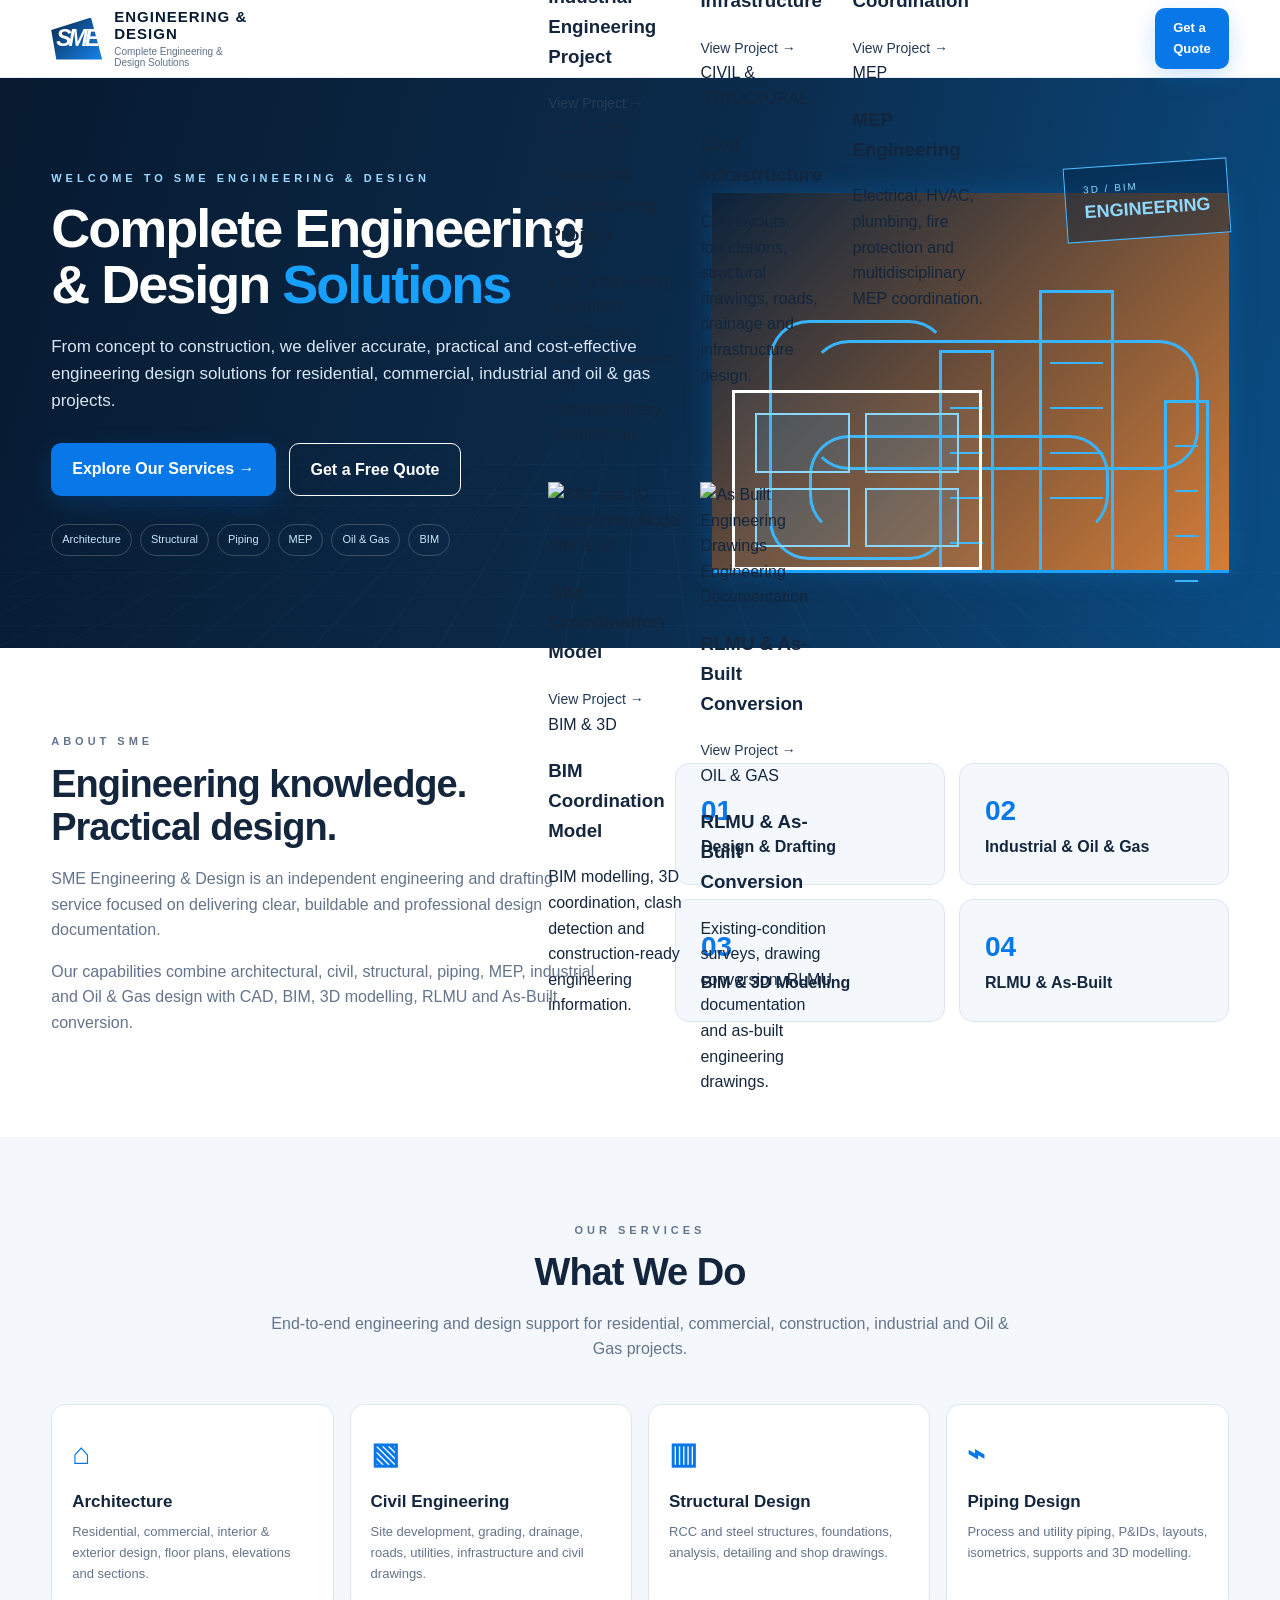
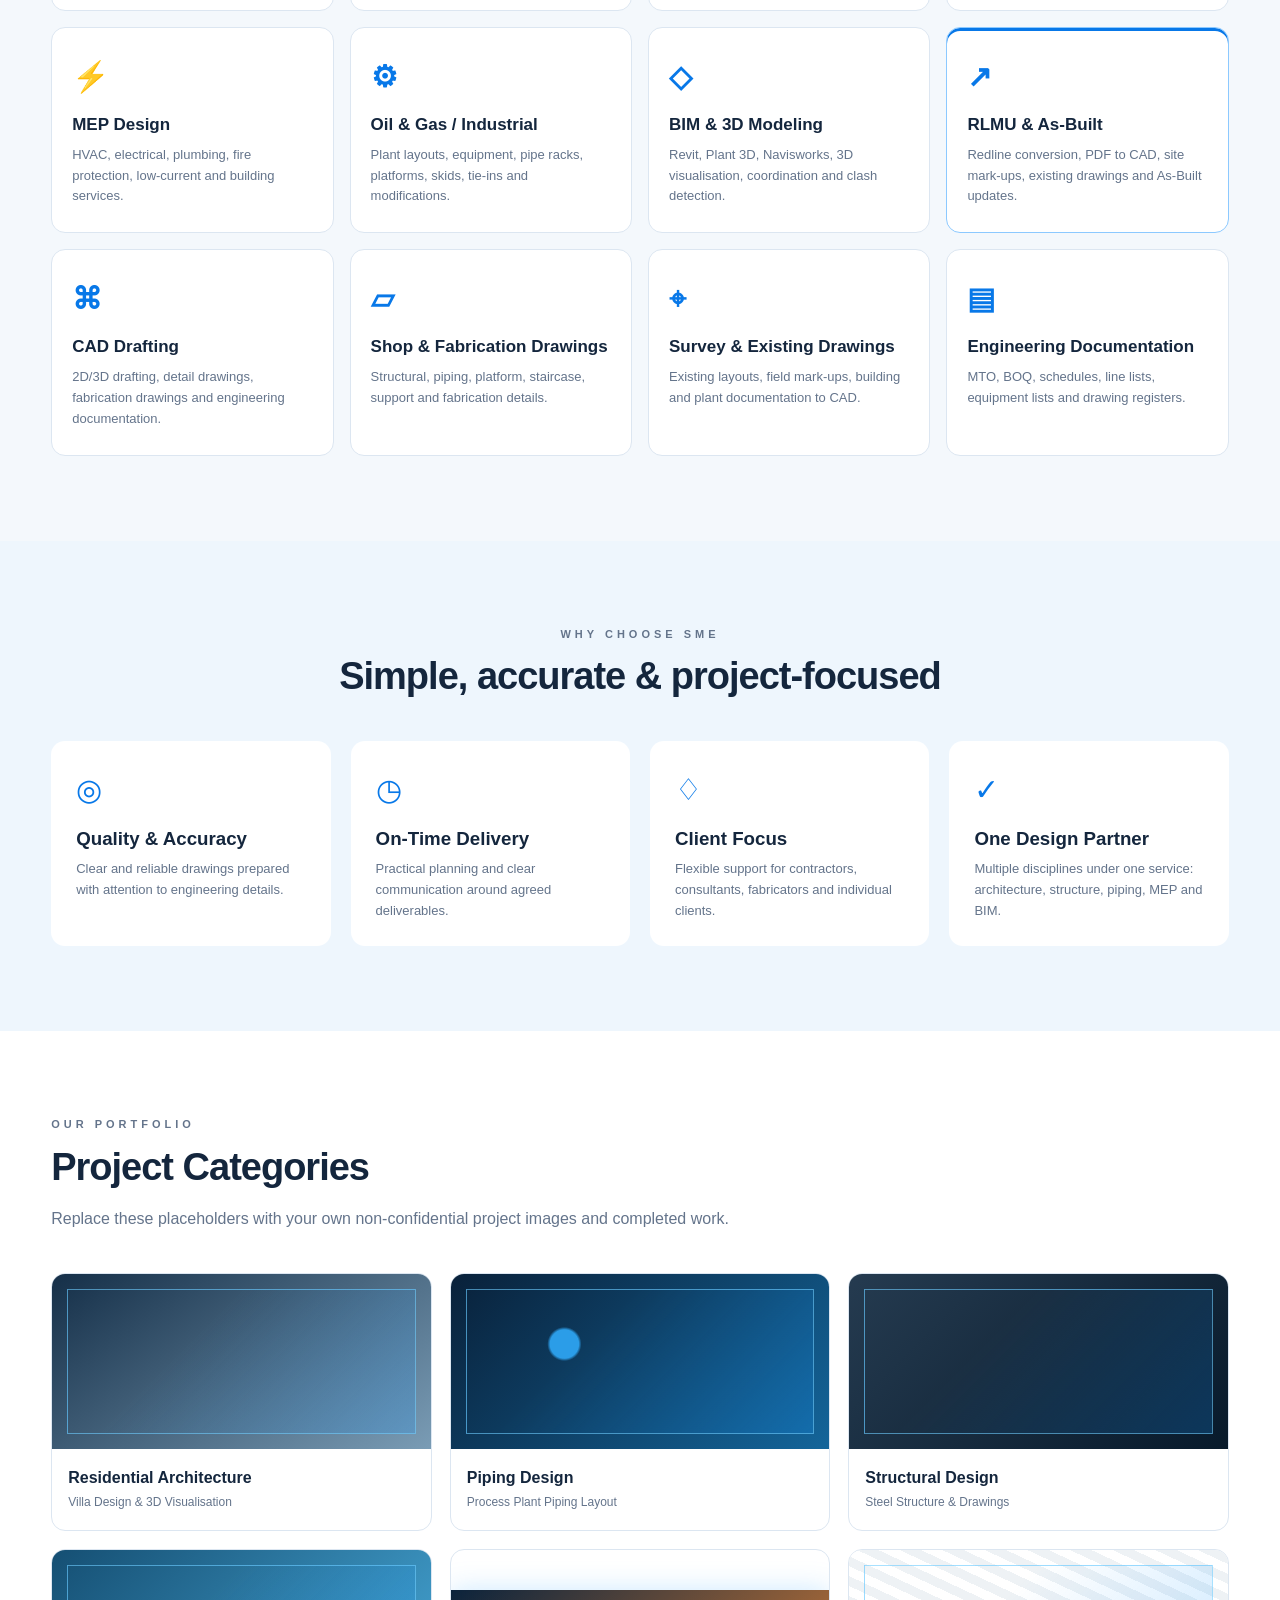
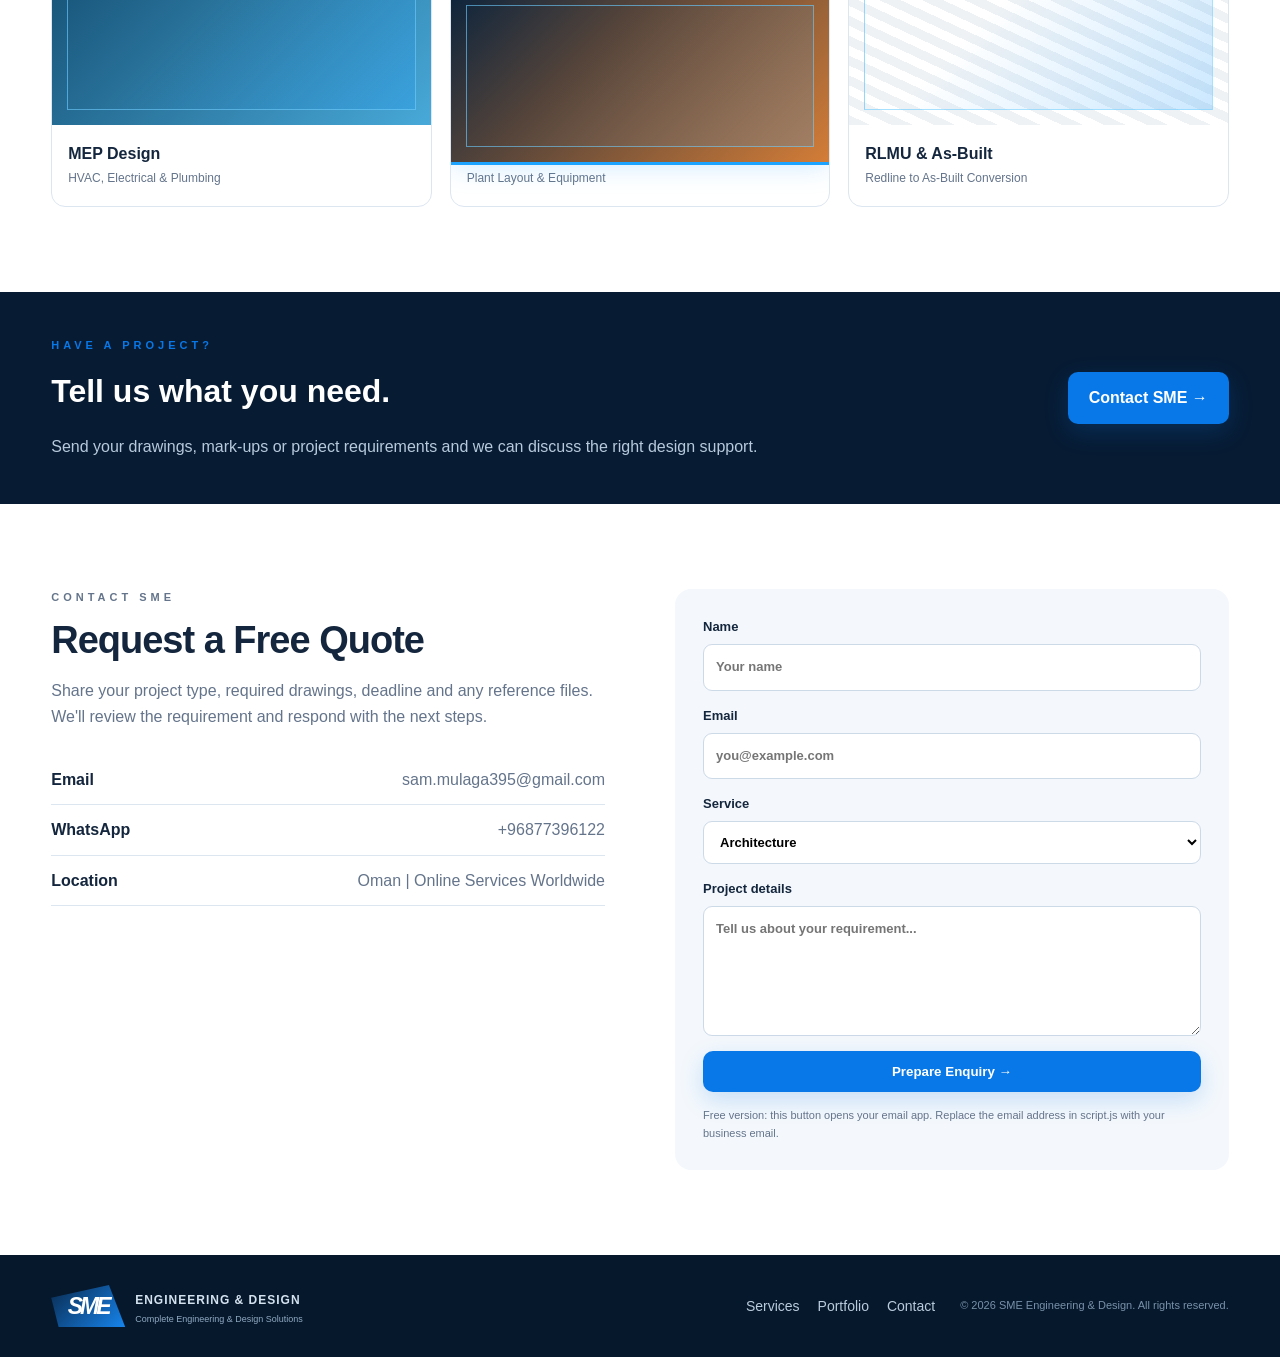
==== index.html @ 8173115f "Update index.html" ====
<!DOCTYPE html>
<html lang="en">
<head>
  <meta charset="UTF-8">
  <meta name="viewport" content="width=device-width, initial-scale=1.0">
  <meta name="description" content="SME Engineering & Design - Architecture, Civil, Structural, Piping, MEP, Oil & Gas, BIM, CAD, RLMU and As-Built services.">
  <title>SME Engineering & Design | Complete Engineering & Design Solutions</title>
  <link rel="stylesheet" href="style.css">
</head>
<body>
<header class="header">
  <div class="container nav">
    <a class="brand" href="#home" aria-label="SME Engineering & Design home">
      <span class="logo-mark"><span>SME</span></span>
      <span class="brand-text"><strong>ENGINEERING & DESIGN</strong><small>Complete Engineering & Design Solutions</small></span>
    </a>
    <button class="menu-btn" aria-label="Open menu">☰</button>
    <nav class="nav-links">
      <a class="active" href="#home">Home</a>
      <a href="#about">About</a>
      <a href="#services">Services</a>
      <a href="#portfolio">Portfolio</a>
<section id="portfolio" class="portfolio-section">
  <div class="portfolio-container">
    <div class="section-heading">
      <span class="section-tag">OUR WORK</span>
      <h2>Featured <span>Portfolio</span></h2>
      <p>
        Selected engineering, architectural and design solutions
        developed for residential, commercial and industrial projects.
      </p>
    </div>
    <!-- Portfolio Filters -->
    <div class="portfolio-filters">
      <button class="portfolio-filter active" data-filter="all">
        All
      </button>
      <button class="portfolio-filter" data-filter="residential">
        Residential
      </button>
      <button class="portfolio-filter" data-filter="commercial">
        Commercial
      </button>
      <button class="portfolio-filter" data-filter="oilgas">
        Oil & Gas
      </button>
      <button class="portfolio-filter" data-filter="civil">
        Civil & Structural
      </button>
      <button class="portfolio-filter" data-filter="mep">
        MEP
      </button>
      <button class="portfolio-filter" data-filter="bim">
        BIM & 3D
      </button>
    </div>
    <!-- Portfolio Grid -->
    <div class="portfolio-grid">
      <!-- PROJECT 01 -->
      <article class="portfolio-card" data-category="residential">
        <div class="portfolio-image">
          <img
            src="images/portfolio/residential-villa.jpg"
            alt="Modern Residential Villa Design"
          >
          <div class="portfolio-overlay">
            <span>Residential Architecture</span>
            <h3>Modern Residential Villa</h3>
            <a href="#" class="portfolio-view">
              View Project →
            </a>
          </div>
        </div>
        <div class="portfolio-info">
          <span>RESIDENTIAL</span>
          <h3>Modern Residential Villa</h3>
          <p>
            Architectural planning, elevations, 3D visualization
            and coordinated engineering design.
          </p>
        </div>
      </article>
      <!-- PROJECT 02 -->
      <article class="portfolio-card" data-category="residential">
        <div class="portfolio-image">
          <img
            src="images/portfolio/villa-3d.jpg"
            alt="Luxury Villa 3D Design"
          >
          <div class="portfolio-overlay">
            <span>Residential Architecture</span>
            <h3>Luxury Villa Concept</h3>
            <a href="#" class="portfolio-view">
              View Project →
            </a>
          </div>
        </div>

        <div class="portfolio-info">
          <span>RESIDENTIAL</span>
          <h3>Luxury Villa Concept</h3>
          <p>
            Contemporary villa planning with functional layouts,
            elevations and realistic 3D visualization.
          </p>
        </div>
      </article>
      <!-- PROJECT 03 -->
      <article class="portfolio-card" data-category="commercial">
        <div class="portfolio-image">
          <img
            src="images/portfolio/commercial-building.jpg"
            alt="Commercial Building Design"
          >
          <div class="portfolio-overlay">
            <span>Commercial Architecture</span>
            <h3>Commercial Building</h3>
            <a href="#" class="portfolio-view">
              View Project →
            </a>
          </div>
        </div>
        <div class="portfolio-info">
          <span>COMMERCIAL</span>
          <h3>Commercial Building</h3>
          <p>
            Space planning, architectural design, elevations and
            engineering coordination.
          </p>
        </div>
      </article>
      <!-- PROJECT 04 -->
      <article class="portfolio-card" data-category="oilgas">
        <div class="portfolio-image">
          <img
            src="images/portfolio/oil-gas.jpg"
            alt="Oil and Gas Engineering Project"
          >
          <div class="portfolio-overlay">
            <span>Oil & Gas Engineering</span>
            <h3>Industrial Engineering Project</h3>

            <a href="#" class="portfolio-view">
              View Project →
            </a>
          </div>
        </div>
        <div class="portfolio-info">
          <span>OIL & GAS</span>
          <h3>Industrial Engineering Project</h3>
          <p>
            EPC engineering, brownfield modifications, piping,
            equipment and multidisciplinary coordination.
          </p>
        </div>
      </article>
      <!-- PROJECT 05 -->
      <article class="portfolio-card" data-category="civil">
        <div class="portfolio-image">
          <img
            src="images/portfolio/civil-structural.jpg"
            alt="Civil and Structural Engineering"
          >
          <div class="portfolio-overlay">
            <span>Civil & Structural</span>
            <h3>Civil Infrastructure</h3>
            <a href="#" class="portfolio-view">
              View Project →
            </a>
          </div>
        </div>

        <div class="portfolio-info">
          <span>CIVIL & STRUCTURAL</span>
          <h3>Civil Infrastructure</h3>
          <p>
            Civil layouts, foundations, structural drawings,
            roads, drainage and infrastructure design.
          </p>
        </div>
      </article>
      <!-- PROJECT 06 -->
      <article class="portfolio-card" data-category="mep">
        <div class="portfolio-image">
          <img
            src="images/portfolio/mep.jpg"
            alt="MEP Engineering Design"
          >
          <div class="portfolio-overlay">
            <span>MEP Engineering</span>
            <h3>MEP Coordination</h3>
            <a href="#" class="portfolio-view">
              View Project →
            </a>
          </div>
        </div>
        <div class="portfolio-info">
          <span>MEP</span>
          <h3>MEP Engineering</h3>
          <p>
            Electrical, HVAC, plumbing, fire protection and
            multidisciplinary MEP coordination.
          </p>
        </div>
      </article>
      <!-- PROJECT 07 -->
      <article class="portfolio-card" data-category="bim">
        <div class="portfolio-image">
          <img
            src="images/portfolio/bim-model.jpg"
            alt="BIM and 3D Engineering Model"
          >
          <div class="portfolio-overlay">
            <span>BIM & 3D</span>
            <h3>BIM Coordination Model</h3>
            <a href="#" class="portfolio-view">
              View Project →
            </a>
          </div>
        </div>
        <div class="portfolio-info">
          <span>BIM & 3D</span>
          <h3>BIM Coordination Model</h3>
          <p>
            BIM modelling, 3D coordination, clash detection and
            construction-ready engineering information.
          </p>
        </div>
      </article>
      <!-- PROJECT 08 -->
      <article class="portfolio-card" data-category="oilgas">
        <div class="portfolio-image">
          <img
            src="images/portfolio/as-built.jpg"
            alt="As Built Engineering Drawings"
          >
          <div class="portfolio-overlay">
            <span>Engineering Documentation</span>
            <h3>RLMU & As-Built Conversion</h3>
            <a href="#" class="portfolio-view">
              View Project →
            </a>
          </div>
        </div>
        <div class="portfolio-info">
          <span>OIL & GAS</span>
          <h3>RLMU & As-Built Conversion</h3>
          <p>
            Existing-condition surveys, drawing conversion,
            RLMU documentation and as-built engineering drawings.
          </p>
        </div>
      </article>
    </div>
  </div>
</section>
      <a href="#why">Why Choose Us</a>
      <a href="#contact">Contact</a>
    </nav>
    <a class="btn btn-small" href="https://wa.me/96877396122">Get a Quote</a>
  </div>
</header>
<main>
<section id="home" class="hero">
  <div class="hero-grid"></div>
  <div class="container hero-content">
    <div class="hero-copy">
      <p class="eyebrow">WELCOME TO SME ENGINEERING & DESIGN</p>
      <h1>Complete Engineering <br>&amp; Design <span>Solutions</span></h1>
      <p class="lead">From concept to construction, we deliver accurate, practical and cost-effective engineering design solutions for residential, commercial, industrial and oil &amp; gas projects.</p>
      <div class="hero-actions">
        <a class="btn" href="#services">Explore Our Services →</a>
        <a class="btn btn-outline" href="https://wa.me/96877396122">Get a Free Quote</a>
      </div>
      <div class="hero-tags">
        <span>Architecture</span><span>Structural</span><span>Piping</span><span>MEP</span><span>Oil &amp; Gas</span><span>BIM</span>
      </div>
    </div>
    <div class="hero-visual" aria-hidden="true">
      <div class="plant">
        <div class="tower t1"></div><div class="tower t2"></div><div class="tower t3"></div>
        <div class="pipe p1"></div><div class="pipe p2"></div><div class="pipe p3"></div>
        <div class="building"><i></i><i></i><i></i><i></i></div>
      </div>
      <div class="blueprint"><span>3D / BIM</span><b>ENGINEERING</b></div>
    </div>
  </div>
</section>
<section id="about" class="section about">
  <div class="container split">
    <div>
      <p class="eyebrow">ABOUT SME</p>
      <h2>Engineering knowledge. Practical design.</h2>
      <p>SME Engineering &amp; Design is an independent engineering and drafting service focused on delivering clear, buildable and professional design documentation.</p>
      <p>Our capabilities combine architectural, civil, structural, piping, MEP, industrial and Oil &amp; Gas design with CAD, BIM, 3D modelling, RLMU and As-Built conversion.</p>
    </div>
    <div class="stats">
      <div><strong>01</strong><span>Design &amp; Drafting</span></div>
      <div><strong>02</strong><span>Industrial &amp; Oil &amp; Gas</span></div>
      <div><strong>03</strong><span>BIM &amp; 3D Modelling</span></div>
      <div><strong>04</strong><span>RLMU &amp; As-Built</span></div>
    </div>
  </div>
</section>
<section id="services" class="section services">
  <div class="container">
    <div class="section-head">
      <p class="eyebrow">OUR SERVICES</p>
      <h2>What We Do</h2>
      <p>End-to-end engineering and design support for residential, commercial, construction, industrial and Oil &amp; Gas projects.</p>
    </div>
    <div class="service-grid">
      <article class="card"><div class="icon">⌂</div><h3>Architecture</h3><p>Residential, commercial, interior &amp; exterior design, floor plans, elevations and sections.</p></article>
      <article class="card"><div class="icon">▧</div><h3>Civil Engineering</h3><p>Site development, grading, drainage, roads, utilities, infrastructure and civil drawings.</p></article>
      <article class="card"><div class="icon">▥</div><h3>Structural Design</h3><p>RCC and steel structures, foundations, analysis, detailing and shop drawings.</p></article>
      <article class="card"><div class="icon">⌁</div><h3>Piping Design</h3><p>Process and utility piping, P&amp;IDs, layouts, isometrics, supports and 3D modelling.</p></article>
      <article class="card"><div class="icon">⚡</div><h3>MEP Design</h3><p>HVAC, electrical, plumbing, fire protection, low-current and building services.</p></article>
      <article class="card"><div class="icon">⚙</div><h3>Oil &amp; Gas / Industrial</h3><p>Plant layouts, equipment, pipe racks, platforms, skids, tie-ins and modifications.</p></article>
      <article class="card"><div class="icon">◇</div><h3>BIM &amp; 3D Modeling</h3><p>Revit, Plant 3D, Navisworks, 3D visualisation, coordination and clash detection.</p></article>
      <article class="card featured"><div class="icon">↗</div><h3>RLMU &amp; As-Built</h3><p>Redline conversion, PDF to CAD, site mark-ups, existing drawings and As-Built updates.</p></article>
      <article class="card"><div class="icon">⌘</div><h3>CAD Drafting</h3><p>2D/3D drafting, detail drawings, fabrication drawings and engineering documentation.</p></article>
      <article class="card"><div class="icon">▱</div><h3>Shop &amp; Fabrication Drawings</h3><p>Structural, piping, platform, staircase, support and fabrication details.</p></article>
      <article class="card"><div class="icon">⌖</div><h3>Survey &amp; Existing Drawings</h3><p>Existing layouts, field mark-ups, building and plant documentation to CAD.</p></article>
      <article class="card"><div class="icon">▤</div><h3>Engineering Documentation</h3><p>MTO, BOQ, schedules, line lists, equipment lists and drawing registers.</p></article>
    </div>
  </div>
</section>
<section id="why" class="section why">
  <div class="container">
    <div class="section-head">
      <p class="eyebrow">WHY CHOOSE SME</p>
      <h2>Simple, accurate &amp; project-focused</h2>
    </div>
    <div class="why-grid">
      <div><span>◎</span><h3>Quality &amp; Accuracy</h3><p>Clear and reliable drawings prepared with attention to engineering details.</p></div>
      <div><span>◷</span><h3>On-Time Delivery</h3><p>Practical planning and clear communication around agreed deliverables.</p></div>
      <div><span>♢</span><h3>Client Focus</h3><p>Flexible support for contractors, consultants, fabricators and individual clients.</p></div>
      <div><span>✓</span><h3>One Design Partner</h3><p>Multiple disciplines under one service: architecture, structure, piping, MEP and BIM.</p></div>
    </div>
  </div>
</section>

<section id="portfolio" class="section portfolio">
  <div class="container">
    <div class="section-head left">
      <p class="eyebrow">OUR PORTFOLIO</p>
      <h2>Project Categories</h2>
      <p>Replace these placeholders with your own non-confidential project images and completed work.</p>
    </div>
    <div class="portfolio-grid">
      <div class="project"><div class="project-art villa"></div><h3>Residential Architecture</h3><p>Villa Design &amp; 3D Visualisation</p></div>
      <div class="project"><div class="project-art piping"></div><h3>Piping Design</h3><p>Process Plant Piping Layout</p></div>
      <div class="project"><div class="project-art steel"></div><h3>Structural Design</h3><p>Steel Structure &amp; Drawings</p></div>
      <div class="project"><div class="project-art mep"></div><h3>MEP Design</h3><p>HVAC, Electrical &amp; Plumbing</p></div>
      <div class="project"><div class="project-art plant"></div><h3>Oil &amp; Gas</h3><p>Plant Layout &amp; Equipment</p></div>
      <div class="project"><div class="project-art rlmu"></div><h3>RLMU &amp; As-Built</h3><p>Redline to As-Built Conversion</p></div>
    </div>
  </div>
</section>

<section class="cta">
  <div class="container cta-inner">
    <div><p class="eyebrow">HAVE A PROJECT?</p><h2>Tell us what you need.</h2><p>Send your drawings, mark-ups or project requirements and we can discuss the right design support.</p></div>
    <a class="btn" href="#contact">Contact SME →</a>
  </div>
</section>

<section id="contact" class="section contact">
  <div class="container contact-grid">
    <div>
      <p class="eyebrow">CONTACT SME</p>
      <h2>Request a Free Quote</h2>
      <p>Share your project type, required drawings, deadline and any reference files. We'll review the requirement and respond with the next steps.</p>
      <div class="contact-list">
        <div><b>Email</b><span>sam.mulaga395@gmail.com</span></div>
        <div><b>WhatsApp</b><span>+96877396122</span></div>
        <div><b>Location</b><span>Oman | Online Services Worldwide</span></div>
      </div>
    </div>
    <form class="quote-form" onsubmit="sendQuote(event)">
      <label>Name<input id="name" required placeholder="Your name"></label>
      <label>Email<input id="email" type="email" required placeholder="you@example.com"></label>
      <label>Service<select id="service"><option>Architecture</option><option>Civil / Structural</option><option>Piping / P&ID</option><option>MEP / Electrical</option><option>Oil & Gas / Industrial</option><option>BIM / 3D</option><option>RLMU / As-Built</option><option>CAD Drafting</option><option>Other</option></select></label>
      <label>Project details<textarea id="details" required rows="5" placeholder="Tell us about your requirement..."></textarea></label>
      <button class="btn" type="submit">Prepare Enquiry →</button>
      <small>Free version: this button opens your email app. Replace the email address in script.js with your business email.</small>
    </form>
  </div>
</section>
</main>

<footer class="footer">
  <div class="container footer-inner">
    <div class="footer-brand"><span class="logo-mark"><span>SME</span></span><div><b>ENGINEERING &amp; DESIGN</b><small>Complete Engineering &amp; Design Solutions</small></div></div>
    <div class="footer-links"><a href="#services">Services</a><a href="#portfolio">Portfolio</a><a href="#contact">Contact</a></div>
    <p>© <span id="year"></span> SME Engineering &amp; Design. All rights reserved.</p>
  </div>
</footer>
<script src="script.js"></script>
</body>
</html>
---- style.css ----
:root{
  --navy:#071b33;--navy2:#0d2b4c;--blue:#0878e8;--blue2:#18a0ff;--ink:#14263d;
  --muted:#64748b;--line:#dce6f1;--light:#f4f8fc;--white:#fff;
}
*{box-sizing:border-box}html{scroll-behavior:smooth}body{margin:0;font-family:Inter,Segoe UI,Arial,sans-serif;color:var(--ink);background:#fff;line-height:1.6}
.container{width:min(1180px,92%);margin:auto}.header{height:78px;background:#fff;border-bottom:1px solid #e7edf4;position:sticky;top:0;z-index:20}.nav{height:100%;display:flex;align-items:center;gap:28px}.brand{display:flex;align-items:center;gap:12px;text-decoration:none;color:var(--navy);margin-right:auto}.logo-mark{width:74px;height:42px;display:grid;place-items:center;position:relative;font-weight:900;font-size:23px;font-style:italic;letter-spacing:-3px;color:#fff;background:linear-gradient(135deg,#0a2a4e,#1684ec);clip-path:polygon(0 30%,78% 0,100% 100%,10% 100%)}.brand-text{display:flex;flex-direction:column;line-height:1.1}.brand-text strong{font-size:15px;letter-spacing:1px}.brand-text small{font-size:10px;color:#5f7187;margin-top:4px}.nav-links{display:flex;gap:22px}.nav-links a,.footer-links a{color:#243b55;text-decoration:none;font-size:14px}.nav-links a:hover,.nav-links .active{color:var(--blue)}.btn{display:inline-block;background:var(--blue);color:#fff;text-decoration:none;border:0;border-radius:10px;padding:13px 21px;font-weight:700;cursor:pointer;box-shadow:0 8px 24px rgba(8,120,232,.2)}.btn:hover{transform:translateY(-1px);background:#066dd4}.btn-small{padding:10px 18px;font-size:13px}.btn-outline{background:transparent;border:1px solid #fff;color:#fff;box-shadow:none}.menu-btn{display:none;border:0;background:none;font-size:26px}
.hero{position:relative;min-height:570px;overflow:hidden;background:linear-gradient(105deg,#071a30 0%,#0b2b4b 53%,#0a4d84 100%);color:#fff}.hero-grid{position:absolute;inset:0;opacity:.25;background-image:linear-gradient(rgba(45,165,255,.18) 1px,transparent 1px),linear-gradient(90deg,rgba(45,165,255,.18) 1px,transparent 1px);background-size:45px 45px;transform:perspective(500px) rotateX(55deg) scale(1.4);transform-origin:bottom}.hero-content{position:relative;min-height:570px;display:grid;grid-template-columns:1.1fr .9fr;align-items:center;gap:30px}.eyebrow{font-size:11px;letter-spacing:4px;font-weight:800;color:var(--blue);margin:0 0 12px}.hero .eyebrow{color:#9ed7ff}.hero h1{font-size:54px;line-height:1.05;margin:0 0 20px;letter-spacing:-2px}.hero h1 span{color:#18a0ff}.lead{font-size:17px;max-width:610px;color:#d8e7f4}.hero-actions{display:flex;gap:13px;margin:28px 0}.hero-tags{display:flex;gap:8px;flex-wrap:wrap}.hero-tags span{font-size:11px;padding:6px 10px;border:1px solid rgba(255,255,255,.2);border-radius:30px;color:#c8e6fb}.hero-visual{height:420px;position:relative}.plant{position:absolute;inset:40px 0 0 0;border-bottom:3px solid #1ca2ff;background:linear-gradient(180deg,transparent 0 60%,rgba(8,119,232,.08) 60%);filter:drop-shadow(0 0 14px rgba(20,150,255,.22))}.tower{position:absolute;bottom:0;border:3px solid #39b4ff;border-bottom:0}.t1{height:280px;width:75px;right:115px}.t2{height:220px;width:55px;right:235px}.t3{height:170px;width:45px;right:20px}.tower:before,.tower:after{content:"";position:absolute;left:8px;right:8px;height:2px;background:#39b4ff;top:25%;box-shadow:0 45px #39b4ff,0 90px #39b4ff,0 135px #39b4ff}.pipe{position:absolute;border:3px solid #39b4ff;border-radius:40px}.p1{width:390px;height:130px;right:30px;bottom:100px;border-left-color:transparent}.p2{width:300px;height:100px;right:120px;bottom:35px;border-bottom-color:transparent}.p3{width:180px;height:240px;right:280px;bottom:10px;border-right-color:transparent}.building{position:absolute;bottom:0;left:20px;width:250px;height:180px;border:3px solid #fff;background:rgba(255,255,255,.05);padding:20px;display:grid;grid-template-columns:repeat(2,1fr);gap:15px}.building i{border:2px solid #8bd7ff;background:rgba(24,160,255,.12)}.blueprint{position:absolute;right:0;top:10px;border:1px solid #4db9ff;color:#8fd8ff;padding:14px 18px;transform:rotate(-4deg);background:rgba(0,30,60,.4)}.blueprint span{display:block;font-size:10px;letter-spacing:2px}.blueprint b{font-size:18px}
.section{padding:85px 0}.about{background:#fff}.split{display:grid;grid-template-columns:1fr 1fr;gap:70px;align-items:center}.section h2{font-size:38px;line-height:1.15;margin:0 0 15px;letter-spacing:-1px}.section p{color:var(--muted)}.stats{display:grid;grid-template-columns:1fr 1fr;gap:14px}.stats div{border:1px solid var(--line);padding:25px;border-radius:14px;background:var(--light)}.stats strong{display:block;font-size:28px;color:var(--blue)}.stats span{font-weight:700}.services{background:var(--light)}.section-head{text-align:center;max-width:760px;margin:0 auto 42px}.section-head.left{text-align:left;margin-left:0}.service-grid{display:grid;grid-template-columns:repeat(4,1fr);gap:16px}.card{background:#fff;border:1px solid var(--line);padding:25px 20px;border-radius:14px;transition:.2s}.card:hover{transform:translateY(-4px);box-shadow:0 15px 35px rgba(7,27,51,.08)}.card.featured{border-color:#8cc9ff;box-shadow:inset 0 3px var(--blue)}.icon{font-size:30px;color:var(--blue);font-weight:800;margin-bottom:10px}.card h3{margin:0 0 7px;font-size:17px}.card p{font-size:13px;margin:0}.why{background:#eef6fd}.why-grid{display:grid;grid-template-columns:repeat(4,1fr);gap:20px}.why-grid div{background:#fff;padding:25px;border-radius:14px}.why-grid span{font-size:30px;color:var(--blue)}.why-grid h3{margin:10px 0 5px}.why-grid p{font-size:13px;margin:0}.portfolio-grid{display:grid;grid-template-columns:repeat(3,1fr);gap:18px}.project{border:1px solid var(--line);border-radius:14px;overflow:hidden;background:#fff}.project-art{height:175px;position:relative;overflow:hidden;background:#0a2844}.project-art:after{content:"";position:absolute;inset:15px;border:1px solid rgba(110,205,255,.6);background:linear-gradient(135deg,transparent 35%,rgba(20,150,255,.22));}.villa{background:linear-gradient(145deg,#152f48,#7a9cb5)}.piping{background:radial-gradient(circle at 30% 40%,#2b9de8 0 5%,transparent 6%),linear-gradient(135deg,#09213a,#14659a)}.steel{background:linear-gradient(135deg,#253b50,#081a2b)}.mep{background:linear-gradient(135deg,#154f73,#48a9d8)}.plant{background:linear-gradient(135deg,#0b233c,#d47d37)}.rlmu{background:repeating-linear-gradient(25deg,#eef2f5 0 9px,#fff 9px 18px)}.project h3{margin:16px 16px 2px;font-size:16px}.project p{margin:0 16px 18px;font-size:12px;color:var(--muted)}.cta{background:var(--navy);color:#fff;padding:45px 0}.cta-inner{display:flex;align-items:center;justify-content:space-between;gap:30px}.cta h2{margin:0;font-size:32px}.cta p:not(.eyebrow){color:#b7cadc;margin-bottom:0}.contact{background:#fff}.contact-grid{display:grid;grid-template-columns:1fr 1fr;gap:70px}.contact-list{margin-top:25px}.contact-list div{padding:12px 0;border-bottom:1px solid var(--line);display:flex;justify-content:space-between;gap:20px}.contact-list span{color:var(--muted)}.quote-form{display:grid;gap:15px;background:var(--light);padding:28px;border-radius:16px}.quote-form label{font-size:13px;font-weight:700}.quote-form input,.quote-form select,.quote-form textarea{display:block;width:100%;margin-top:6px;border:1px solid #ccd9e7;border-radius:9px;padding:12px;font:inherit;background:#fff}.quote-form small{font-size:11px;color:var(--muted)}.footer{background:#06182c;color:#d4e2ef;padding:30px 0}.footer-inner{display:flex;align-items:center;gap:25px}.footer-brand{display:flex;align-items:center;gap:10px;margin-right:auto}.footer-brand b{font-size:12px;letter-spacing:1px}.footer-brand small{display:block;font-size:9px;color:#91abc2}.footer-links{display:flex;gap:18px}.footer-links a{color:#b9cbdc}.footer p{font-size:11px;color:#7891a8;margin:0}
@media(max-width:1000px){.nav-links{display:none}.menu-btn{display:block}.nav .btn-small{display:none}.hero-content{grid-template-columns:1fr}.hero-visual{display:none}.service-grid{grid-template-columns:repeat(3,1fr)}.why-grid{grid-template-columns:repeat(2,1fr)}}
@media(max-width:700px){.brand-text{display:none}.hero h1{font-size:40px}.section{padding:60px 0}.split,.contact-grid{grid-template-columns:1fr;gap:35px}.service-grid,.portfolio-grid{grid-template-columns:1fr 1fr}.cta-inner{display:block}.cta .btn{margin-top:20px}.footer-inner{display:block}.footer-links{margin:20px 0}.stats{grid-template-columns:1fr 1fr}}
@media(max-width:480px){.service-grid,.portfolio-grid,.why-grid{grid-template-columns:1fr}.hero-actions{flex-direction:column}.hero-actions .btn{text-align:center}.contact-list div{display:block}.contact-list span{display:block;margin-top:3px}}

@media(max-width:1000px){
  .nav-links.mobile-open{
    display:flex;position:absolute;top:78px;left:0;right:0;background:#fff;
    padding:18px 5%;flex-direction:column;gap:14px;border-bottom:1px solid var(--line);
    box-shadow:0 12px 25px rgba(0,0,0,.08)
  }
}
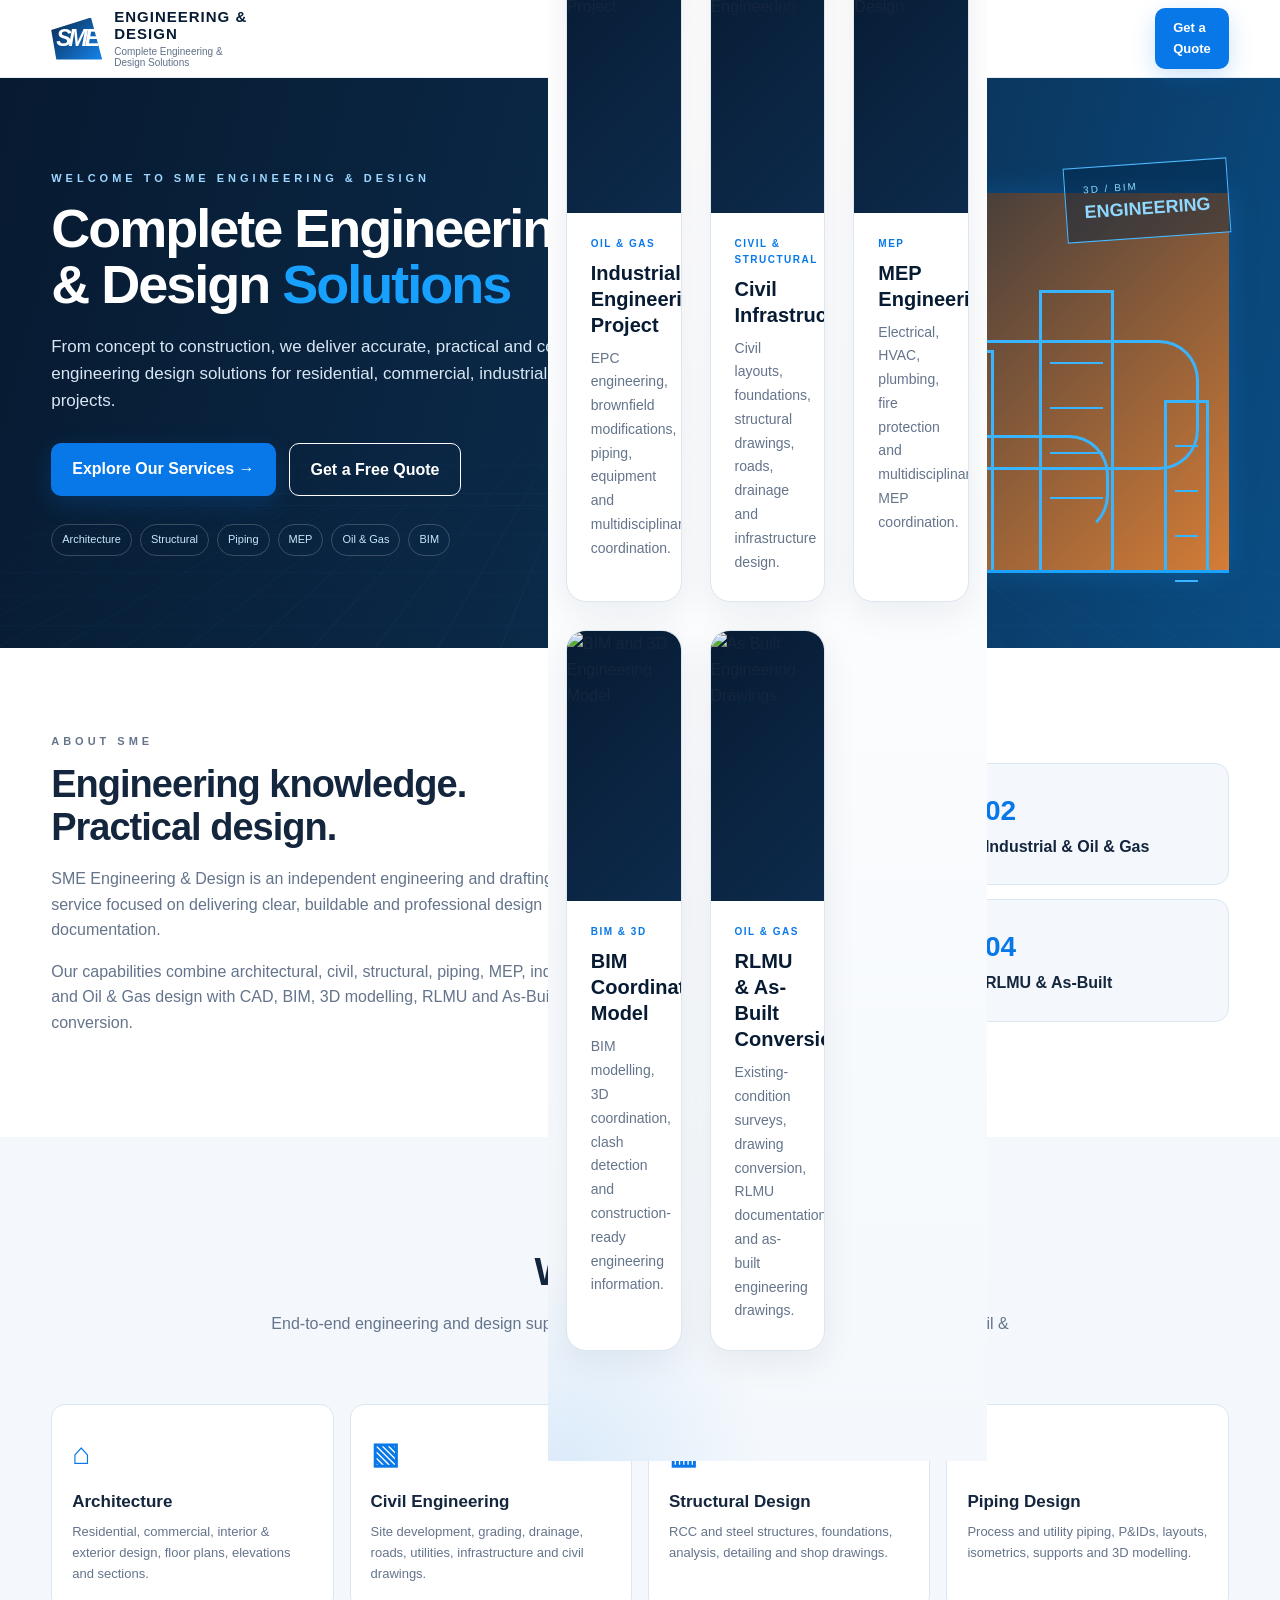
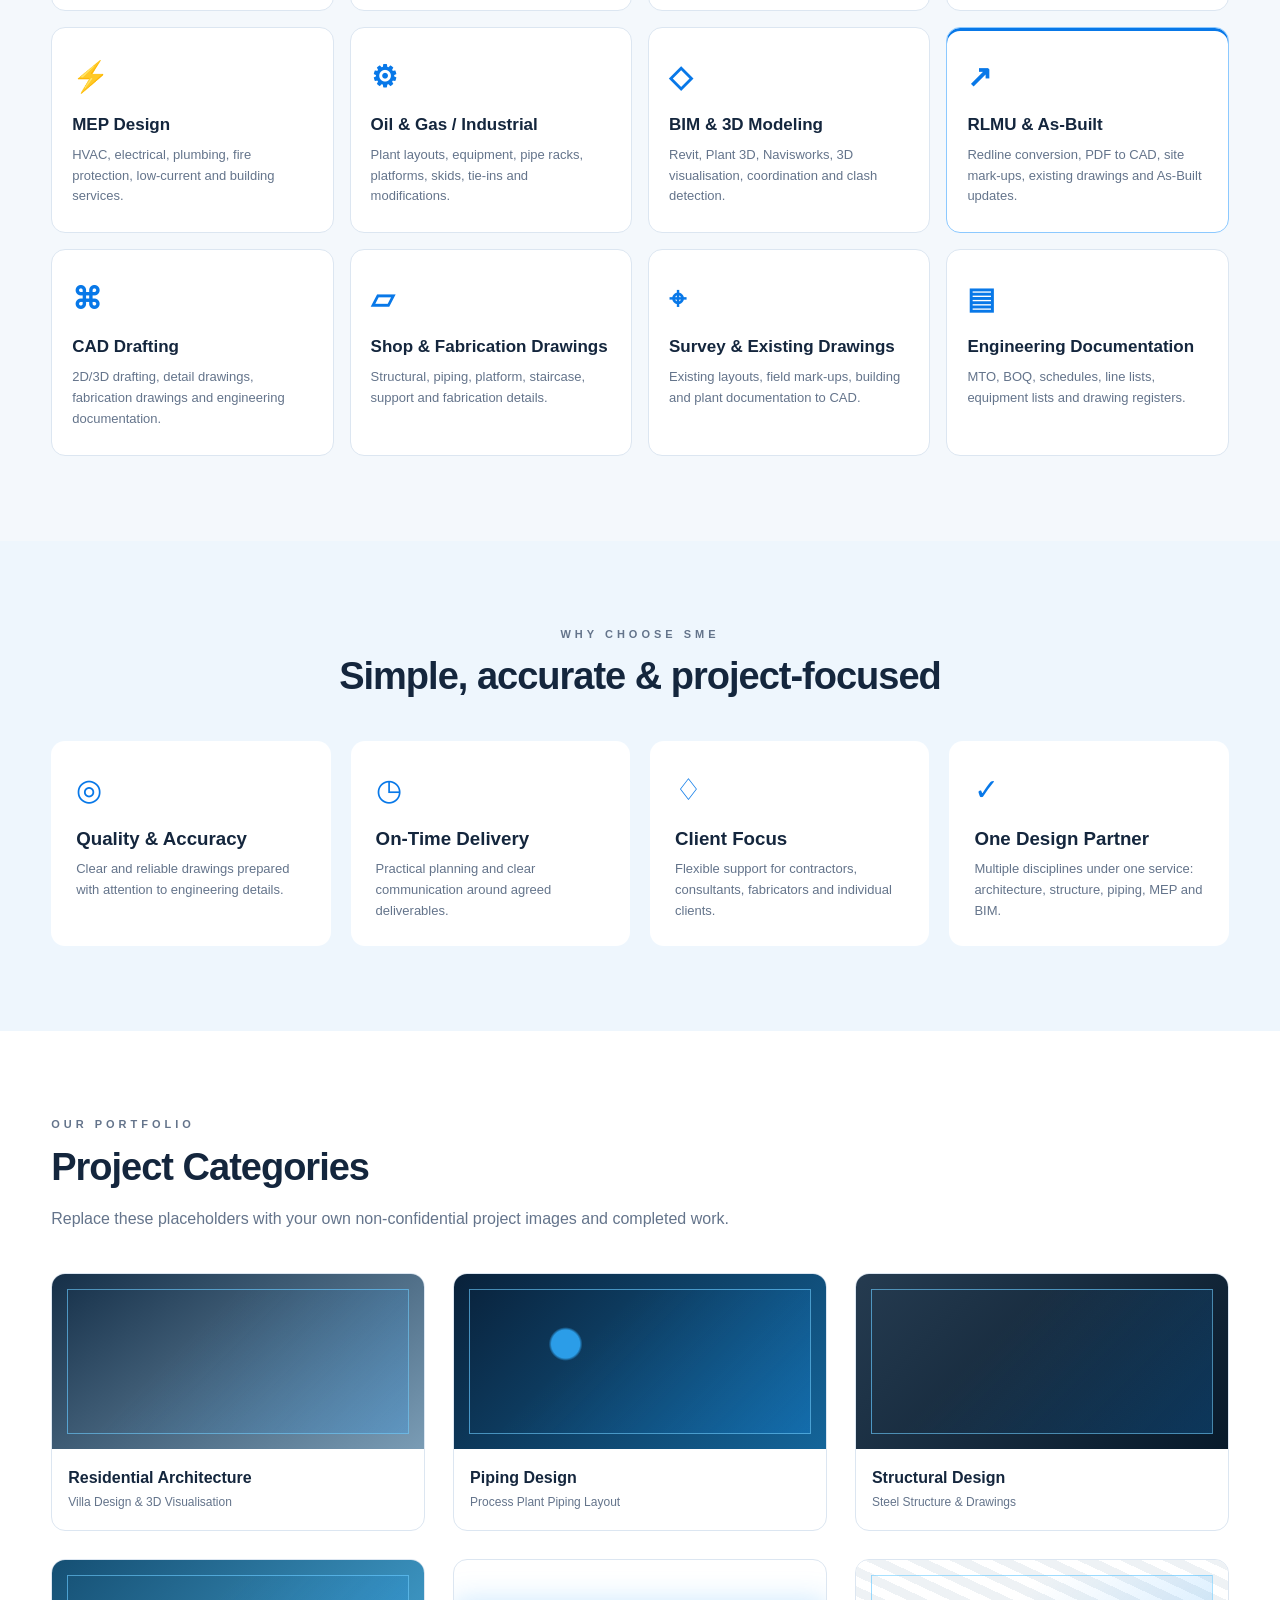
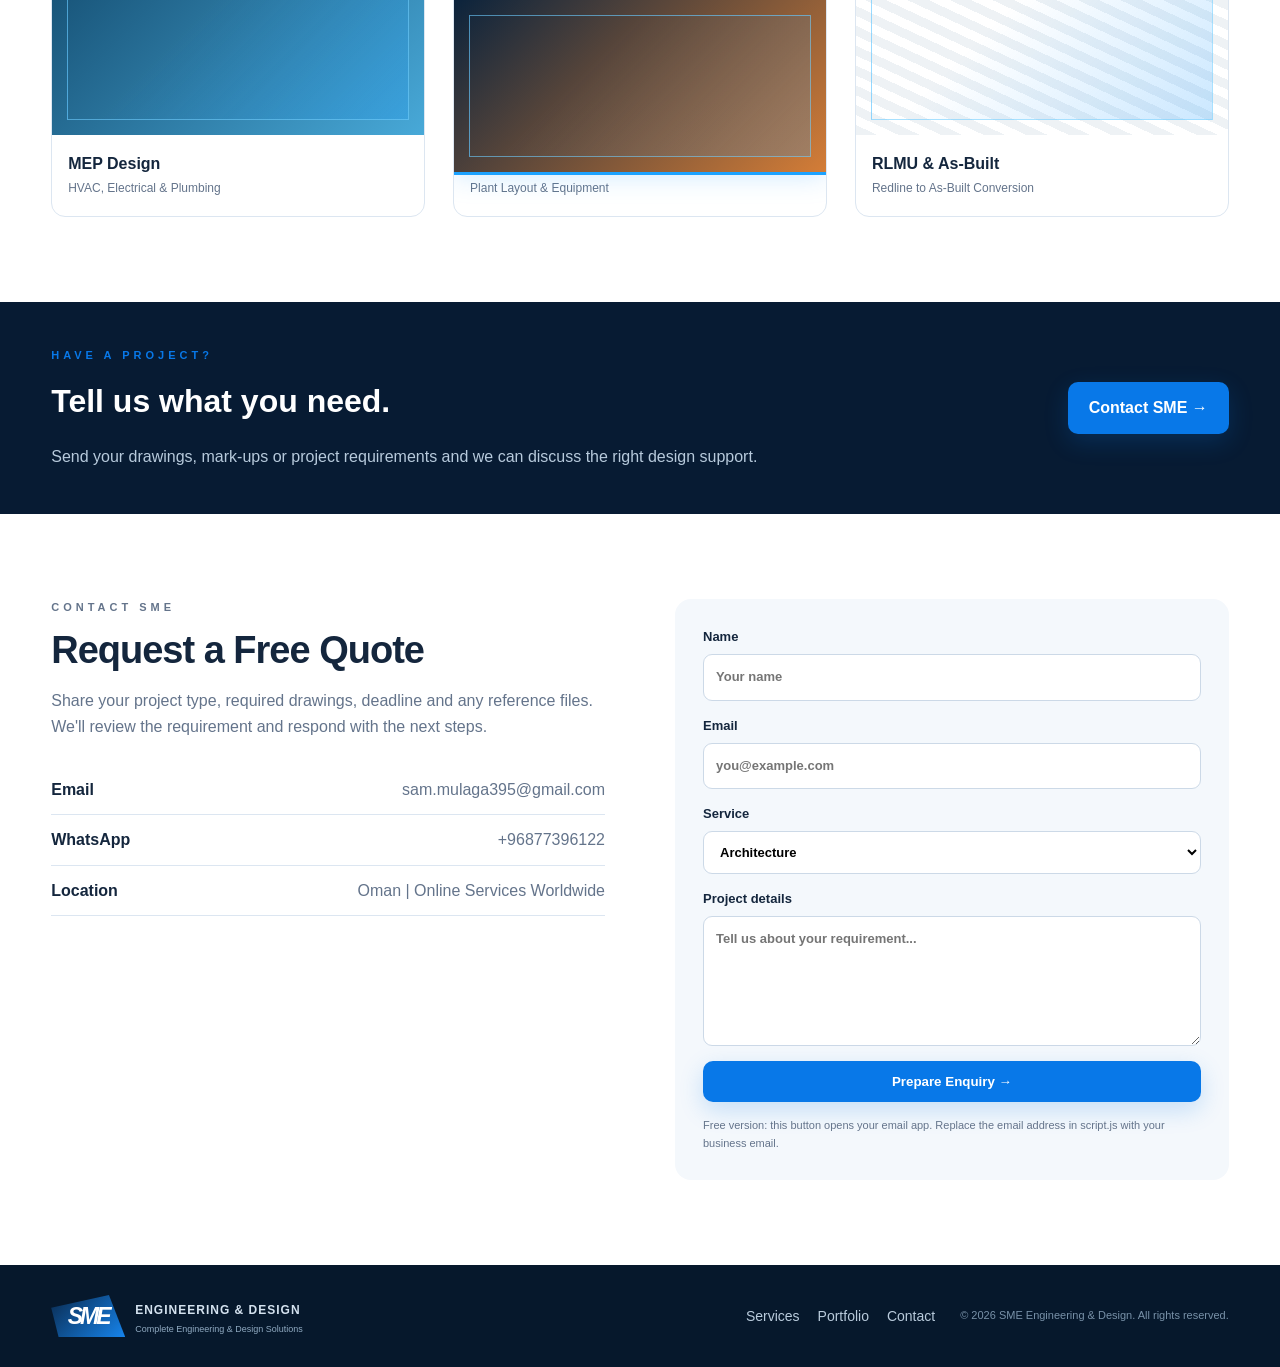
==== commit 286b9c12: "Implement portfolio filter functionality Added JavaScript for portfolio filtering functionality." ====
--- a/index.html
+++ b/index.html
@@ -7,6 +7,33 @@
   <title>SME Engineering & Design | Complete Engineering & Design Solutions</title>
   <link rel="stylesheet" href="style.css">
 </head>
+  <script>
+document.addEventListener("DOMContentLoaded", function () {
+  const filters = document.querySelectorAll(".portfolio-filter");
+  const cards = document.querySelectorAll(".portfolio-card");
+  filters.forEach(function (filter) {
+    filter.addEventListener("click", function () {
+      const category = this.getAttribute("data-filter");
+      filters.forEach(function (button) {
+        button.classList.remove("active");
+      });
+      this.classList.add("active");
+      cards.forEach(function (card) {
+        const cardCategory = card.getAttribute("data-category");
+        if (category === "all" || cardCategory === category) {
+          card.classList.remove("portfolio-hidden");
+          card.classList.remove("portfolio-show");
+          void card.offsetWidth;
+          card.classList.add("portfolio-show");
+        } else {
+          card.classList.add("portfolio-hidden");
+          card.classList.remove("portfolio-show");
+        }
+      });
+    });
+  });
+});
+</script>
 <body>
 <header class="header">
   <div class="container nav">
--- a/style.css
+++ b/style.css
@@ -17,3 +17,393 @@
     box-shadow:0 12px 25px rgba(0,0,0,.08)
   }
 }
+/* =====================================================
+   SME ENGINEERING & DESIGN
+   PREMIUM 3D BLUE PORTFOLIO
+===================================================== */
+
+.portfolio-section {
+  position: relative;
+  padding: 110px 0;
+  background:
+    linear-gradient(
+      180deg,
+      #f4f8fc 0%,
+      #ffffff 50%,
+      #f4f8fc 100%
+    );
+  overflow: hidden;
+}
+
+
+/* Decorative background */
+
+.portfolio-section::before {
+  content: "";
+  position: absolute;
+  width: 500px;
+  height: 500px;
+  top: -220px;
+  right: -180px;
+  background: radial-gradient(
+    circle,
+    rgba(24,160,255,0.13),
+    transparent 70%
+  );
+  pointer-events: none;
+}
+
+.portfolio-section::after {
+  content: "";
+  position: absolute;
+  width: 400px;
+  height: 400px;
+  bottom: -200px;
+  left: -180px;
+  background: radial-gradient(
+    circle,
+    rgba(8,120,232,0.10),
+    transparent 70%
+  );
+  pointer-events: none;
+}
+
+
+/* Container */
+
+.portfolio-container {
+  position: relative;
+  z-index: 2;
+  width: min(1180px, 92%);
+  margin: auto;
+}
+
+
+/* Heading */
+
+.section-heading {
+  max-width: 760px;
+  margin: 0 auto 50px;
+  text-align: center;
+}
+
+.section-tag {
+  display: inline-block;
+  margin-bottom: 12px;
+  padding: 7px 16px;
+  border-radius: 30px;
+  background: rgba(8,120,232,0.09);
+  color: #0878e8;
+  font-size: 12px;
+  font-weight: 800;
+  letter-spacing: 2px;
+}
+
+.section-heading h2 {
+  margin: 0 0 15px;
+  color: #071b33;
+  font-size: clamp(34px, 5vw, 52px);
+  line-height: 1.1;
+  font-weight: 800;
+}
+
+.section-heading h2 span {
+  color: #0878e8;
+}
+
+.section-heading p {
+  margin: 0 auto;
+  max-width: 680px;
+  color: #64748b;
+  font-size: 16px;
+  line-height: 1.8;
+}
+
+
+/* =====================================================
+   FILTER BUTTONS
+===================================================== */
+
+.portfolio-filters {
+  display: flex;
+  justify-content: center;
+  align-items: center;
+  flex-wrap: wrap;
+  gap: 10px;
+  margin-bottom: 45px;
+}
+
+.portfolio-filter {
+  border: 1px solid #dce6f1;
+  background: #ffffff;
+  color: #14263d;
+  padding: 11px 20px;
+  border-radius: 30px;
+  font-family: inherit;
+  font-size: 13px;
+  font-weight: 700;
+  cursor: pointer;
+  transition: all 0.3s ease;
+}
+
+.portfolio-filter:hover {
+  border-color: #0878e8;
+  color: #0878e8;
+  transform: translateY(-2px);
+}
+
+.portfolio-filter.active {
+  color: #ffffff;
+  border-color: #0878e8;
+  background: linear-gradient(
+    135deg,
+    #0878e8,
+    #18a0ff
+  );
+  box-shadow:
+    0 8px 22px rgba(8,120,232,0.25);
+}
+
+
+/* =====================================================
+   PORTFOLIO GRID
+===================================================== */
+
+.portfolio-grid {
+  display: grid;
+  grid-template-columns: repeat(3, 1fr);
+  gap: 28px;
+}
+
+
+/* =====================================================
+   PORTFOLIO CARD
+===================================================== */
+
+.portfolio-card {
+  position: relative;
+  background: #ffffff;
+  border: 1px solid #dce6f1;
+  border-radius: 20px;
+  overflow: hidden;
+  box-shadow:
+    0 10px 35px rgba(7,27,51,0.07);
+  transition:
+    transform 0.4s ease,
+    box-shadow 0.4s ease,
+    border-color 0.4s ease;
+}
+
+.portfolio-card:hover {
+  transform: translateY(-10px);
+  border-color: rgba(8,120,232,0.35);
+  box-shadow:
+    0 25px 55px rgba(7,27,51,0.15);
+}
+
+
+/* =====================================================
+   PORTFOLIO IMAGE
+===================================================== */
+
+.portfolio-image {
+  position: relative;
+  height: 270px;
+  overflow: hidden;
+  background:
+    linear-gradient(
+      135deg,
+      #071b33,
+      #0d2b4c
+    );
+}
+
+.portfolio-image img {
+  width: 100%;
+  height: 100%;
+  object-fit: cover;
+  display: block;
+  transition:
+    transform 0.7s ease,
+    filter 0.5s ease;
+}
+
+.portfolio-card:hover .portfolio-image img {
+  transform: scale(1.08);
+  filter: brightness(0.72);
+}
+
+
+/* =====================================================
+   IMAGE OVERLAY
+===================================================== */
+
+.portfolio-overlay {
+  position: absolute;
+  inset: 0;
+  display: flex;
+  flex-direction: column;
+  justify-content: flex-end;
+  padding: 28px;
+  opacity: 0;
+  background:
+    linear-gradient(
+      180deg,
+      rgba(7,27,51,0.05) 20%,
+      rgba(7,27,51,0.92) 100%
+    );
+  transform: translateY(10px);
+  transition:
+    opacity 0.4s ease,
+    transform 0.4s ease;
+}
+
+.portfolio-card:hover .portfolio-overlay {
+  opacity: 1;
+  transform: translateY(0);
+}
+
+.portfolio-overlay span {
+  margin-bottom: 7px;
+  color: #18a0ff;
+  font-size: 11px;
+  font-weight: 800;
+  letter-spacing: 1.5px;
+}
+
+.portfolio-overlay h3 {
+  margin: 0 0 16px;
+  color: #ffffff;
+  font-size: 22px;
+  line-height: 1.2;
+}
+
+.portfolio-view {
+  display: inline-flex;
+  width: fit-content;
+  align-items: center;
+  color: #ffffff;
+  text-decoration: none;
+  font-size: 13px;
+  font-weight: 700;
+  border-bottom: 1px solid rgba(255,255,255,0.5);
+  padding-bottom: 4px;
+  transition: all 0.3s ease;
+}
+
+.portfolio-view:hover {
+  color: #18a0ff;
+  border-color: #18a0ff;
+}
+
+
+/* =====================================================
+   PORTFOLIO INFORMATION
+===================================================== */
+
+.portfolio-info {
+  padding: 23px 24px 27px;
+}
+
+.portfolio-info > span {
+  display: block;
+  margin-bottom: 8px;
+  color: #0878e8;
+  font-size: 10px;
+  font-weight: 800;
+  letter-spacing: 1.5px;
+}
+
+.portfolio-info h3 {
+  margin: 0 0 9px;
+  color: #071b33;
+  font-size: 20px;
+  line-height: 1.3;
+}
+
+.portfolio-info p {
+  margin: 0;
+  color: #64748b;
+  font-size: 14px;
+  line-height: 1.7;
+}
+
+
+/* =====================================================
+   FILTER ANIMATION
+===================================================== */
+
+.portfolio-card.portfolio-hidden {
+  display: none;
+}
+
+.portfolio-card.portfolio-show {
+  animation: portfolioShow 0.45s ease both;
+}
+
+@keyframes portfolioShow {
+  from {
+    opacity: 0;
+    transform: translateY(15px);
+  }
+
+  to {
+    opacity: 1;
+    transform: translateY(0);
+  }
+}
+
+
+/* =====================================================
+   TABLET
+===================================================== */
+
+@media (max-width: 950px) {
+
+  .portfolio-grid {
+    grid-template-columns: repeat(2, 1fr);
+  }
+
+}
+
+
+/* =====================================================
+   MOBILE
+===================================================== */
+
+@media (max-width: 650px) {
+
+  .portfolio-section {
+    padding: 80px 0;
+  }
+
+  .section-heading {
+    margin-bottom: 35px;
+  }
+
+  .section-heading h2 {
+    font-size: 34px;
+  }
+
+  .portfolio-filters {
+    justify-content: flex-start;
+    overflow-x: auto;
+    flex-wrap: nowrap;
+    padding-bottom: 8px;
+  }
+
+  .portfolio-filter {
+    white-space: nowrap;
+    flex-shrink: 0;
+  }
+
+  .portfolio-grid {
+    grid-template-columns: 1fr;
+    gap: 22px;
+  }
+
+  .portfolio-image {
+    height: 250px;
+  }
+
+}
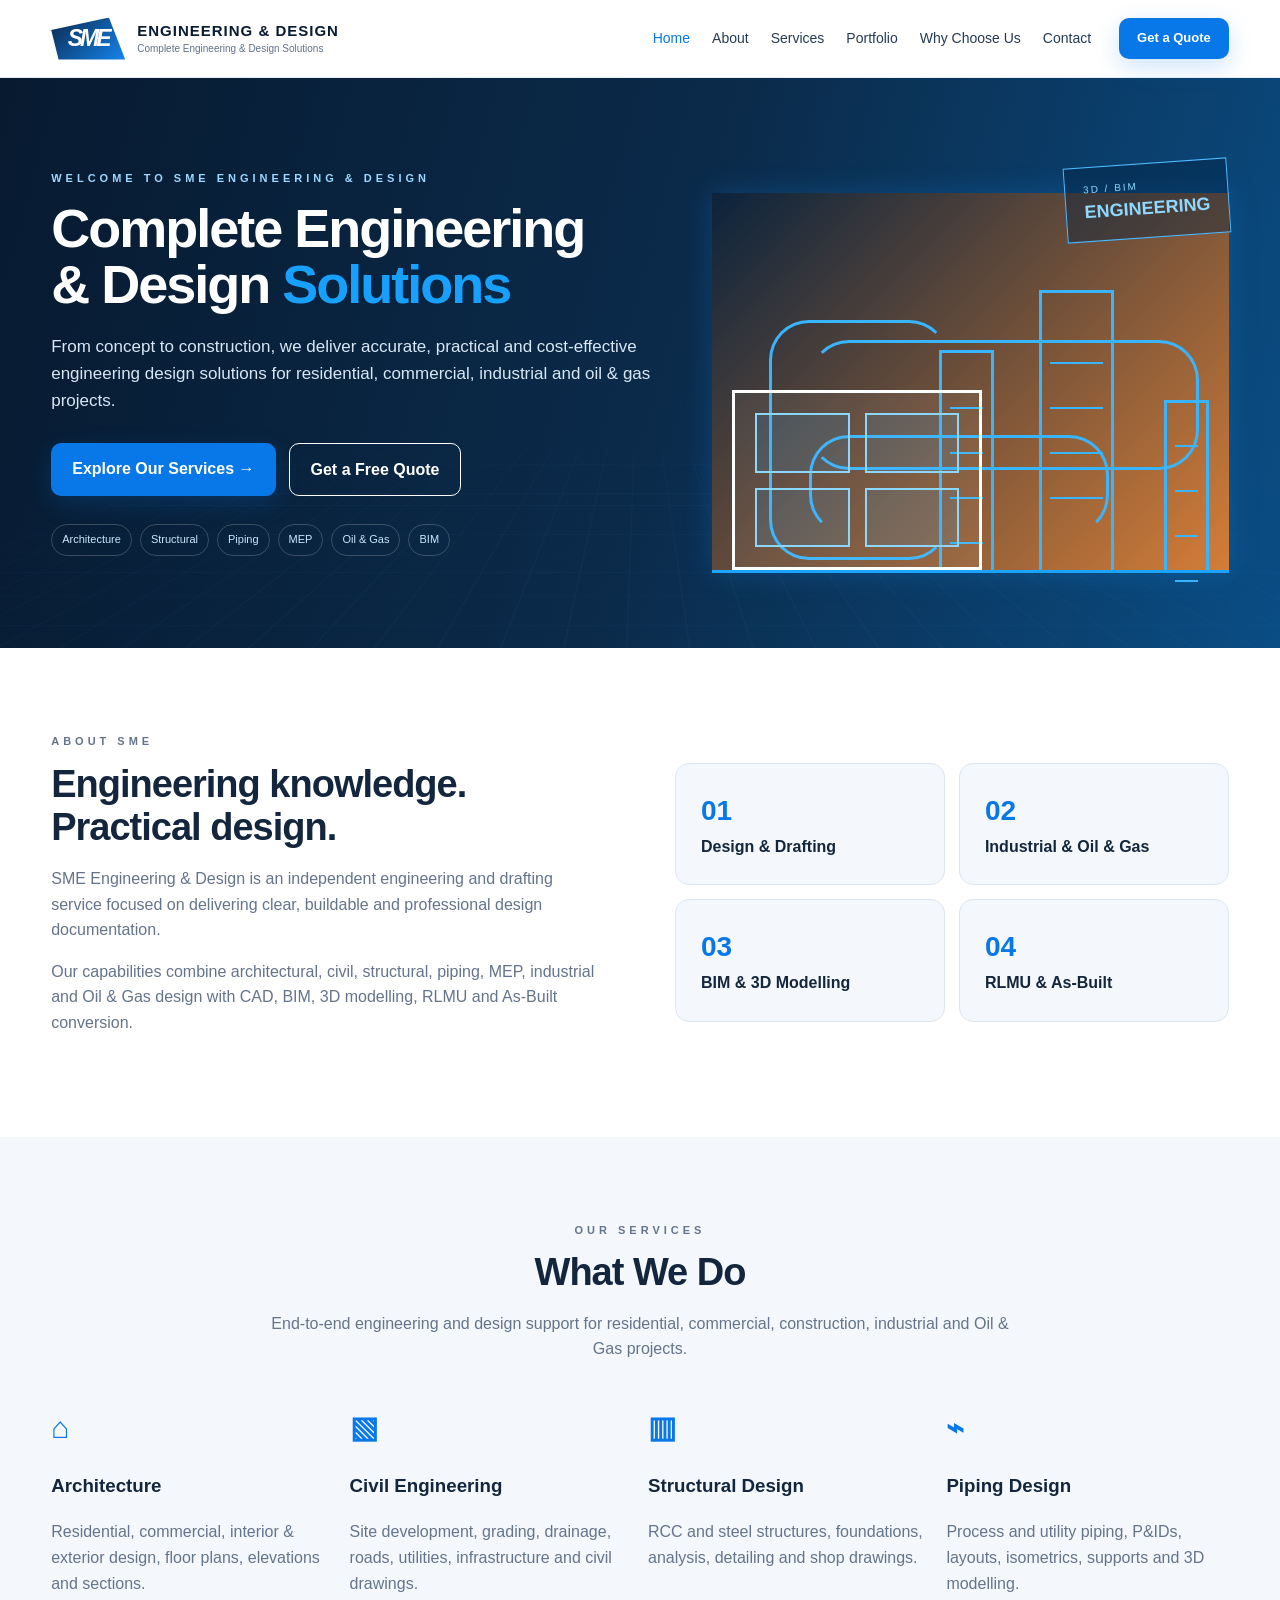
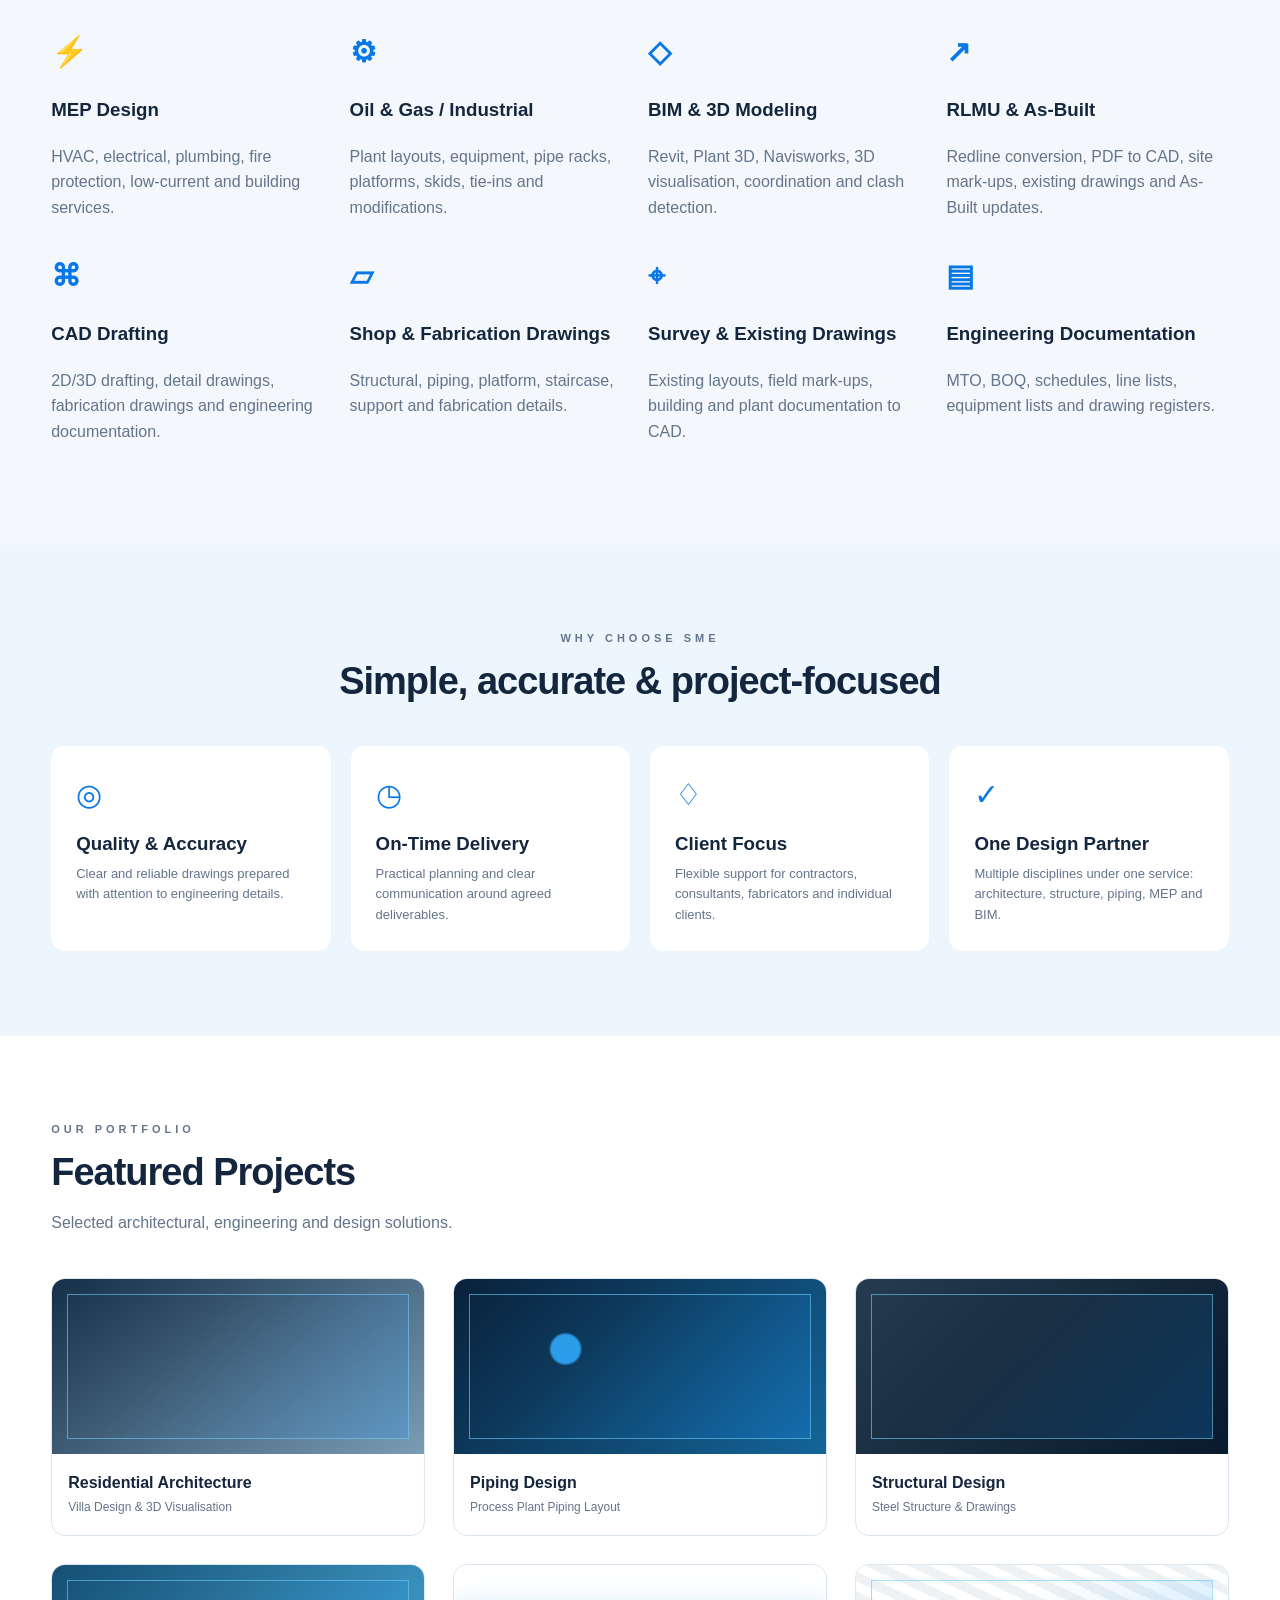
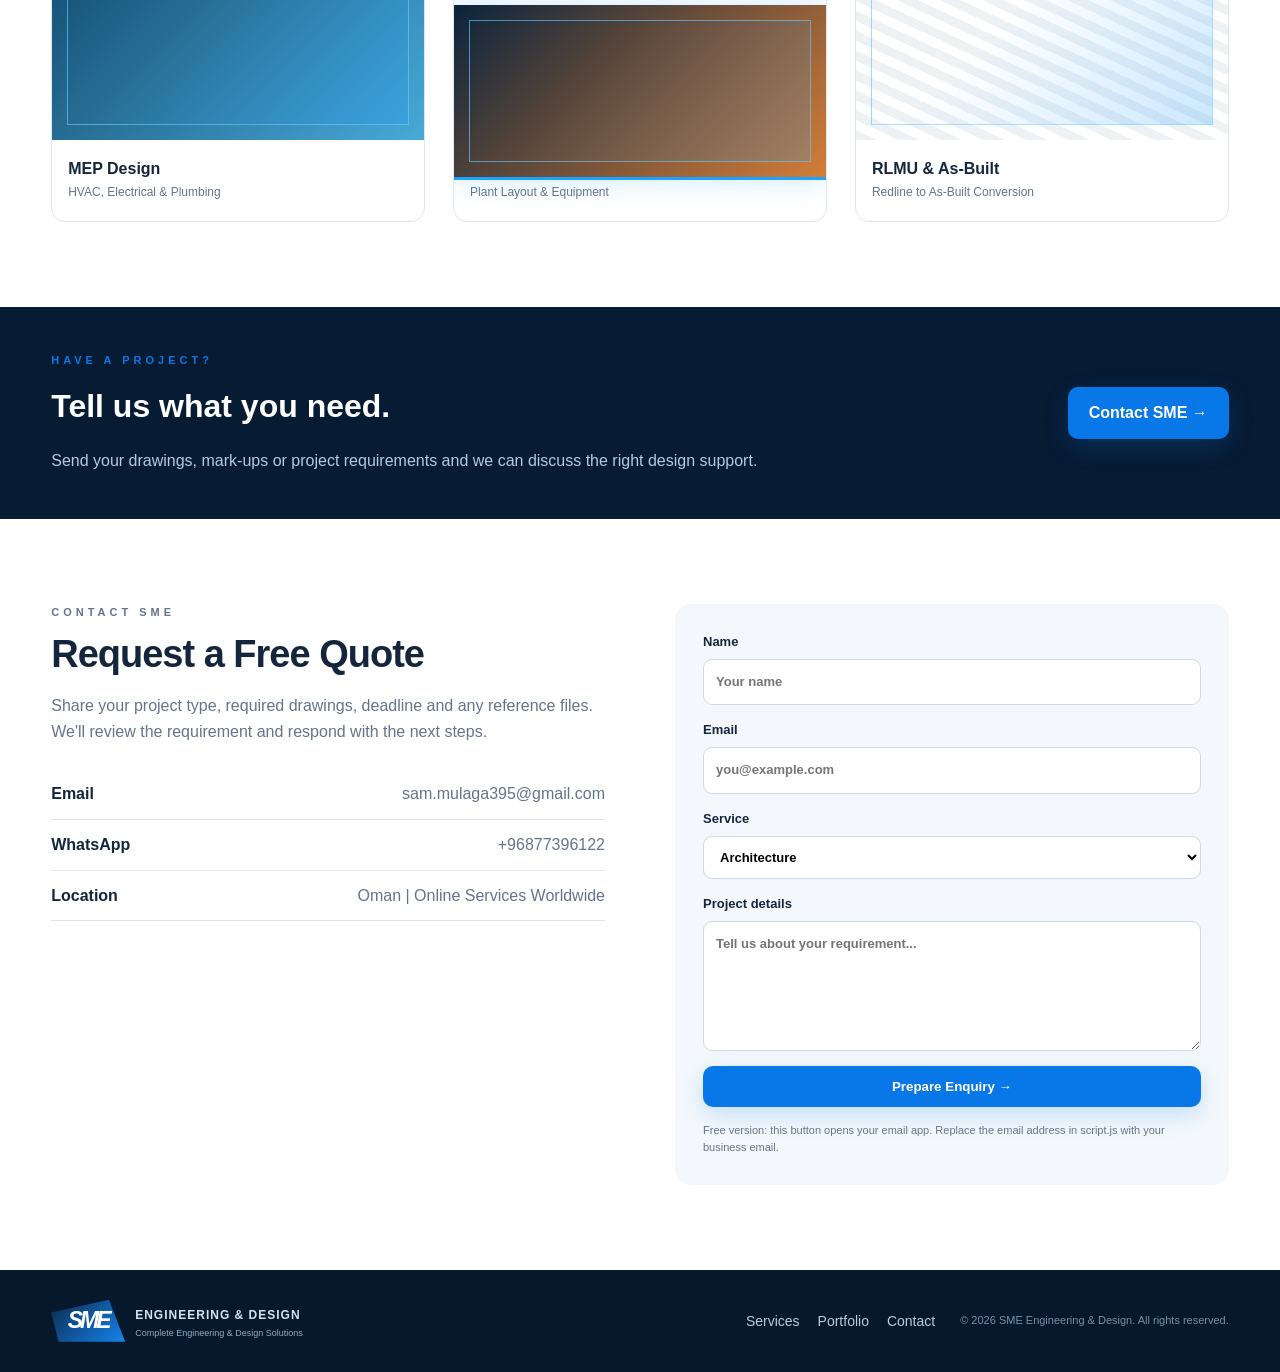
==== commit bc95a8bb: "Update index.html" ====
--- a/index.html
+++ b/index.html
@@ -7,33 +7,6 @@
   <title>SME Engineering & Design | Complete Engineering & Design Solutions</title>
   <link rel="stylesheet" href="style.css">
 </head>
-  <script>
-document.addEventListener("DOMContentLoaded", function () {
-  const filters = document.querySelectorAll(".portfolio-filter");
-  const cards = document.querySelectorAll(".portfolio-card");
-  filters.forEach(function (filter) {
-    filter.addEventListener("click", function () {
-      const category = this.getAttribute("data-filter");
-      filters.forEach(function (button) {
-        button.classList.remove("active");
-      });
-      this.classList.add("active");
-      cards.forEach(function (card) {
-        const cardCategory = card.getAttribute("data-category");
-        if (category === "all" || cardCategory === category) {
-          card.classList.remove("portfolio-hidden");
-          card.classList.remove("portfolio-show");
-          void card.offsetWidth;
-          card.classList.add("portfolio-show");
-        } else {
-          card.classList.add("portfolio-hidden");
-          card.classList.remove("portfolio-show");
-        }
-      });
-    });
-  });
-});
-</script>
 <body>
 <header class="header">
   <div class="container nav">
@@ -47,240 +20,6 @@
       <a href="#about">About</a>
       <a href="#services">Services</a>
       <a href="#portfolio">Portfolio</a>
-<section id="portfolio" class="portfolio-section">
-  <div class="portfolio-container">
-    <div class="section-heading">
-      <span class="section-tag">OUR WORK</span>
-      <h2>Featured <span>Portfolio</span></h2>
-      <p>
-        Selected engineering, architectural and design solutions
-        developed for residential, commercial and industrial projects.
-      </p>
-    </div>
-    <!-- Portfolio Filters -->
-    <div class="portfolio-filters">
-      <button class="portfolio-filter active" data-filter="all">
-        All
-      </button>
-      <button class="portfolio-filter" data-filter="residential">
-        Residential
-      </button>
-      <button class="portfolio-filter" data-filter="commercial">
-        Commercial
-      </button>
-      <button class="portfolio-filter" data-filter="oilgas">
-        Oil & Gas
-      </button>
-      <button class="portfolio-filter" data-filter="civil">
-        Civil & Structural
-      </button>
-      <button class="portfolio-filter" data-filter="mep">
-        MEP
-      </button>
-      <button class="portfolio-filter" data-filter="bim">
-        BIM & 3D
-      </button>
-    </div>
-    <!-- Portfolio Grid -->
-    <div class="portfolio-grid">
-      <!-- PROJECT 01 -->
-      <article class="portfolio-card" data-category="residential">
-        <div class="portfolio-image">
-          <img
-            src="images/portfolio/residential-villa.jpg"
-            alt="Modern Residential Villa Design"
-          >
-          <div class="portfolio-overlay">
-            <span>Residential Architecture</span>
-            <h3>Modern Residential Villa</h3>
-            <a href="#" class="portfolio-view">
-              View Project →
-            </a>
-          </div>
-        </div>
-        <div class="portfolio-info">
-          <span>RESIDENTIAL</span>
-          <h3>Modern Residential Villa</h3>
-          <p>
-            Architectural planning, elevations, 3D visualization
-            and coordinated engineering design.
-          </p>
-        </div>
-      </article>
-      <!-- PROJECT 02 -->
-      <article class="portfolio-card" data-category="residential">
-        <div class="portfolio-image">
-          <img
-            src="images/portfolio/villa-3d.jpg"
-            alt="Luxury Villa 3D Design"
-          >
-          <div class="portfolio-overlay">
-            <span>Residential Architecture</span>
-            <h3>Luxury Villa Concept</h3>
-            <a href="#" class="portfolio-view">
-              View Project →
-            </a>
-          </div>
-        </div>
-
-        <div class="portfolio-info">
-          <span>RESIDENTIAL</span>
-          <h3>Luxury Villa Concept</h3>
-          <p>
-            Contemporary villa planning with functional layouts,
-            elevations and realistic 3D visualization.
-          </p>
-        </div>
-      </article>
-      <!-- PROJECT 03 -->
-      <article class="portfolio-card" data-category="commercial">
-        <div class="portfolio-image">
-          <img
-            src="images/portfolio/commercial-building.jpg"
-            alt="Commercial Building Design"
-          >
-          <div class="portfolio-overlay">
-            <span>Commercial Architecture</span>
-            <h3>Commercial Building</h3>
-            <a href="#" class="portfolio-view">
-              View Project →
-            </a>
-          </div>
-        </div>
-        <div class="portfolio-info">
-          <span>COMMERCIAL</span>
-          <h3>Commercial Building</h3>
-          <p>
-            Space planning, architectural design, elevations and
-            engineering coordination.
-          </p>
-        </div>
-      </article>
-      <!-- PROJECT 04 -->
-      <article class="portfolio-card" data-category="oilgas">
-        <div class="portfolio-image">
-          <img
-            src="images/portfolio/oil-gas.jpg"
-            alt="Oil and Gas Engineering Project"
-          >
-          <div class="portfolio-overlay">
-            <span>Oil & Gas Engineering</span>
-            <h3>Industrial Engineering Project</h3>
-
-            <a href="#" class="portfolio-view">
-              View Project →
-            </a>
-          </div>
-        </div>
-        <div class="portfolio-info">
-          <span>OIL & GAS</span>
-          <h3>Industrial Engineering Project</h3>
-          <p>
-            EPC engineering, brownfield modifications, piping,
-            equipment and multidisciplinary coordination.
-          </p>
-        </div>
-      </article>
-      <!-- PROJECT 05 -->
-      <article class="portfolio-card" data-category="civil">
-        <div class="portfolio-image">
-          <img
-            src="images/portfolio/civil-structural.jpg"
-            alt="Civil and Structural Engineering"
-          >
-          <div class="portfolio-overlay">
-            <span>Civil & Structural</span>
-            <h3>Civil Infrastructure</h3>
-            <a href="#" class="portfolio-view">
-              View Project →
-            </a>
-          </div>
-        </div>
-
-        <div class="portfolio-info">
-          <span>CIVIL & STRUCTURAL</span>
-          <h3>Civil Infrastructure</h3>
-          <p>
-            Civil layouts, foundations, structural drawings,
-            roads, drainage and infrastructure design.
-          </p>
-        </div>
-      </article>
-      <!-- PROJECT 06 -->
-      <article class="portfolio-card" data-category="mep">
-        <div class="portfolio-image">
-          <img
-            src="images/portfolio/mep.jpg"
-            alt="MEP Engineering Design"
-          >
-          <div class="portfolio-overlay">
-            <span>MEP Engineering</span>
-            <h3>MEP Coordination</h3>
-            <a href="#" class="portfolio-view">
-              View Project →
-            </a>
-          </div>
-        </div>
-        <div class="portfolio-info">
-          <span>MEP</span>
-          <h3>MEP Engineering</h3>
-          <p>
-            Electrical, HVAC, plumbing, fire protection and
-            multidisciplinary MEP coordination.
-          </p>
-        </div>
-      </article>
-      <!-- PROJECT 07 -->
-      <article class="portfolio-card" data-category="bim">
-        <div class="portfolio-image">
-          <img
-            src="images/portfolio/bim-model.jpg"
-            alt="BIM and 3D Engineering Model"
-          >
-          <div class="portfolio-overlay">
-            <span>BIM & 3D</span>
-            <h3>BIM Coordination Model</h3>
-            <a href="#" class="portfolio-view">
-              View Project →
-            </a>
-          </div>
-        </div>
-        <div class="portfolio-info">
-          <span>BIM & 3D</span>
-          <h3>BIM Coordination Model</h3>
-          <p>
-            BIM modelling, 3D coordination, clash detection and
-            construction-ready engineering information.
-          </p>
-        </div>
-      </article>
-      <!-- PROJECT 08 -->
-      <article class="portfolio-card" data-category="oilgas">
-        <div class="portfolio-image">
-          <img
-            src="images/portfolio/as-built.jpg"
-            alt="As Built Engineering Drawings"
-          >
-          <div class="portfolio-overlay">
-            <span>Engineering Documentation</span>
-            <h3>RLMU & As-Built Conversion</h3>
-            <a href="#" class="portfolio-view">
-              View Project →
-            </a>
-          </div>
-        </div>
-        <div class="portfolio-info">
-          <span>OIL & GAS</span>
-          <h3>RLMU & As-Built Conversion</h3>
-          <p>
-            Existing-condition surveys, drawing conversion,
-            RLMU documentation and as-built engineering drawings.
-          </p>
-        </div>
-      </article>
-    </div>
-  </div>
-</section>
       <a href="#why">Why Choose Us</a>
       <a href="#contact">Contact</a>
     </nav>
@@ -337,18 +76,18 @@
       <p>End-to-end engineering and design support for residential, commercial, construction, industrial and Oil &amp; Gas projects.</p>
     </div>
     <div class="service-grid">
-      <article class="card"><div class="icon">⌂</div><h3>Architecture</h3><p>Residential, commercial, interior &amp; exterior design, floor plans, elevations and sections.</p></article>
-      <article class="card"><div class="icon">▧</div><h3>Civil Engineering</h3><p>Site development, grading, drainage, roads, utilities, infrastructure and civil drawings.</p></article>
-      <article class="card"><div class="icon">▥</div><h3>Structural Design</h3><p>RCC and steel structures, foundations, analysis, detailing and shop drawings.</p></article>
-      <article class="card"><div class="icon">⌁</div><h3>Piping Design</h3><p>Process and utility piping, P&amp;IDs, layouts, isometrics, supports and 3D modelling.</p></article>
-      <article class="card"><div class="icon">⚡</div><h3>MEP Design</h3><p>HVAC, electrical, plumbing, fire protection, low-current and building services.</p></article>
-      <article class="card"><div class="icon">⚙</div><h3>Oil &amp; Gas / Industrial</h3><p>Plant layouts, equipment, pipe racks, platforms, skids, tie-ins and modifications.</p></article>
-      <article class="card"><div class="icon">◇</div><h3>BIM &amp; 3D Modeling</h3><p>Revit, Plant 3D, Navisworks, 3D visualisation, coordination and clash detection.</p></article>
-      <article class="card featured"><div class="icon">↗</div><h3>RLMU &amp; As-Built</h3><p>Redline conversion, PDF to CAD, site mark-ups, existing drawings and As-Built updates.</p></article>
-      <article class="card"><div class="icon">⌘</div><h3>CAD Drafting</h3><p>2D/3D drafting, detail drawings, fabrication drawings and engineering documentation.</p></article>
-      <article class="card"><div class="icon">▱</div><h3>Shop &amp; Fabrication Drawings</h3><p>Structural, piping, platform, staircase, support and fabrication details.</p></article>
-      <article class="card"><div class="icon">⌖</div><h3>Survey &amp; Existing Drawings</h3><p>Existing layouts, field mark-ups, building and plant documentation to CAD.</p></article>
-      <article class="card"><div class="icon">▤</div><h3>Engineering Documentation</h3><p>MTO, BOQ, schedules, line lists, equipment lists and drawing registers.</p></article>
+      <article class=""><div class="icon">⌂</div><h3>Architecture</h3><p>Residential, commercial, interior &amp; exterior design, floor plans, elevations and sections.</p></article>
+      <article class=""><div class="icon">▧</div><h3>Civil Engineering</h3><p>Site development, grading, drainage, roads, utilities, infrastructure and civil drawings.</p></article>
+      <article class=""><div class="icon">▥</div><h3>Structural Design</h3><p>RCC and steel structures, foundations, analysis, detailing and shop drawings.</p></article>
+      <article class=""><div class="icon">⌁</div><h3>Piping Design</h3><p>Process and utility piping, P&amp;IDs, layouts, isometrics, supports and 3D modelling.</p></article>
+      <article class=""><div class="icon">⚡</div><h3>MEP Design</h3><p>HVAC, electrical, plumbing, fire protection, low-current and building services.</p></article>
+      <article class=""><div class="icon">⚙</div><h3>Oil &amp; Gas / Industrial</h3><p>Plant layouts, equipment, pipe racks, platforms, skids, tie-ins and modifications.</p></article>
+      <article class=""><div class="icon">◇</div><h3>BIM &amp; 3D Modeling</h3><p>Revit, Plant 3D, Navisworks, 3D visualisation, coordination and clash detection.</p></article>
+      <article class=" featured"><div class="icon">↗</div><h3>RLMU &amp; As-Built</h3><p>Redline conversion, PDF to CAD, site mark-ups, existing drawings and As-Built updates.</p></article>
+      <article class=""><div class="icon">⌘</div><h3>CAD Drafting</h3><p>2D/3D drafting, detail drawings, fabrication drawings and engineering documentation.</p></article>
+      <article class=""><div class="icon">▱</div><h3>Shop &amp; Fabrication Drawings</h3><p>Structural, piping, platform, staircase, support and fabrication details.</p></article>
+      <article class=""><div class="icon">⌖</div><h3>Survey &amp; Existing Drawings</h3><p>Existing layouts, field mark-ups, building and plant documentation to CAD.</p></article>
+      <article class=""><div class="icon">▤</div><h3>Engineering Documentation</h3><p>MTO, BOQ, schedules, line lists, equipment lists and drawing registers.</p></article>
     </div>
   </div>
 </section>
@@ -366,25 +105,49 @@
     </div>
   </div>
 </section>
-
 <section id="portfolio" class="section portfolio">
   <div class="container">
     <div class="section-head left">
       <p class="eyebrow">OUR PORTFOLIO</p>
-      <h2>Project Categories</h2>
-      <p>Replace these placeholders with your own non-confidential project images and completed work.</p>
+      <h2>Featured Projects</h2>
+      <p>
+        Selected architectural, engineering and design solutions.
+      </p>
     </div>
     <div class="portfolio-grid">
-      <div class="project"><div class="project-art villa"></div><h3>Residential Architecture</h3><p>Villa Design &amp; 3D Visualisation</p></div>
-      <div class="project"><div class="project-art piping"></div><h3>Piping Design</h3><p>Process Plant Piping Layout</p></div>
-      <div class="project"><div class="project-art steel"></div><h3>Structural Design</h3><p>Steel Structure &amp; Drawings</p></div>
-      <div class="project"><div class="project-art mep"></div><h3>MEP Design</h3><p>HVAC, Electrical &amp; Plumbing</p></div>
-      <div class="project"><div class="project-art plant"></div><h3>Oil &amp; Gas</h3><p>Plant Layout &amp; Equipment</p></div>
-      <div class="project"><div class="project-art rlmu"></div><h3>RLMU &amp; As-Built</h3><p>Redline to As-Built Conversion</p></div>
+      <div class="project">
+        <div class="project-art villa"></div>
+        <h3>Residential Architecture</h3>
+        <p>Villa Design & 3D Visualisation</p>
+      </div>
+      <div class="project">
+        <div class="project-art piping"></div>
+        <h3>Piping Design</h3>
+        <p>Process Plant Piping Layout</p>
+      </div>
+      <div class="project">
+        <div class="project-art steel"></div>
+        <h3>Structural Design</h3>
+        <p>Steel Structure & Drawings</p>
+      </div>
+      <div class="project">
+        <div class="project-art mep"></div>
+        <h3>MEP Design</h3>
+        <p>HVAC, Electrical & Plumbing</p>
+      </div>
+      <div class="project">
+        <div class="project-art plant"></div>
+        <h3>Oil & Gas</h3>
+        <p>Plant Layout & Equipment</p>
+      </div>
+      <div class="project">
+        <div class="project-art rlmu"></div>
+        <h3>RLMU & As-Built</h3>
+        <p>Redline to As-Built Conversion</p>
+      </div>
     </div>
   </div>
 </section>
-
 <section class="cta">
   <div class="container cta-inner">
     <div><p class="eyebrow">HAVE A PROJECT?</p><h2>Tell us what you need.</h2><p>Send your drawings, mark-ups or project requirements and we can discuss the right design support.</p></div>
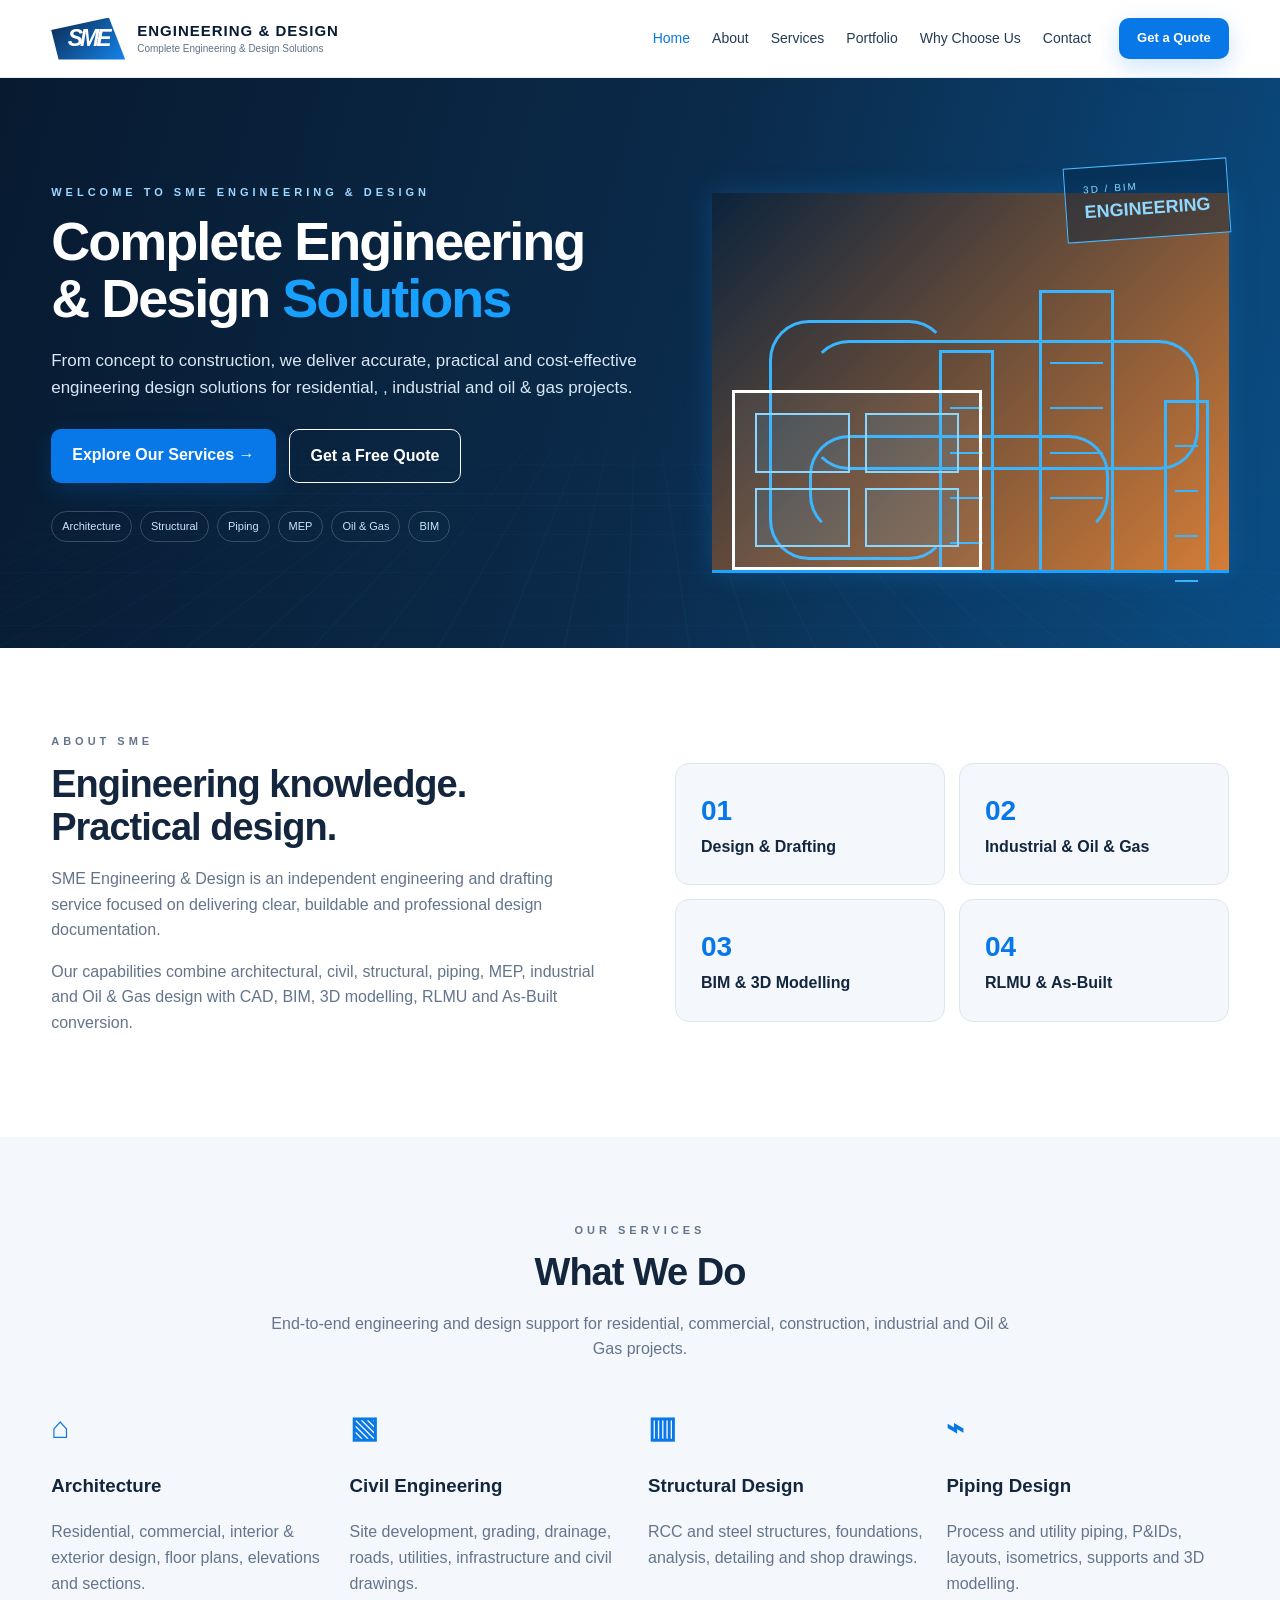
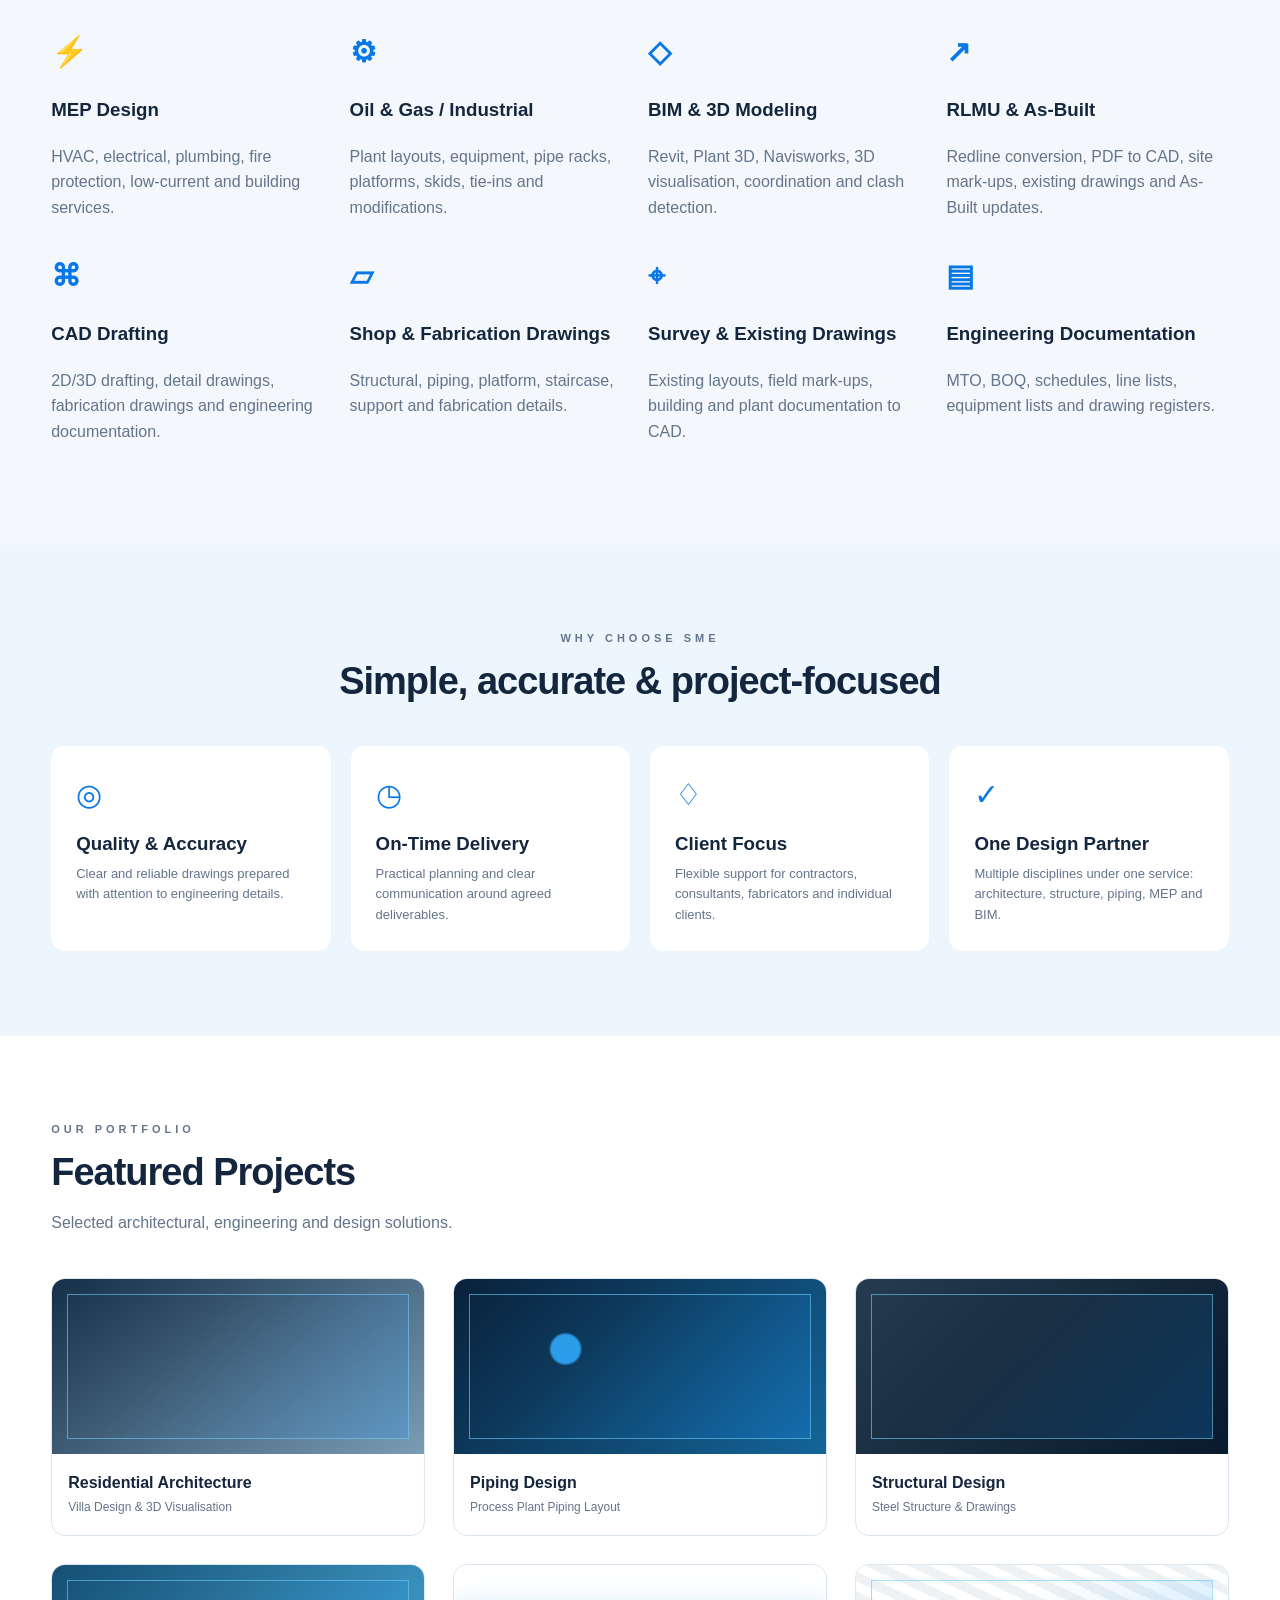
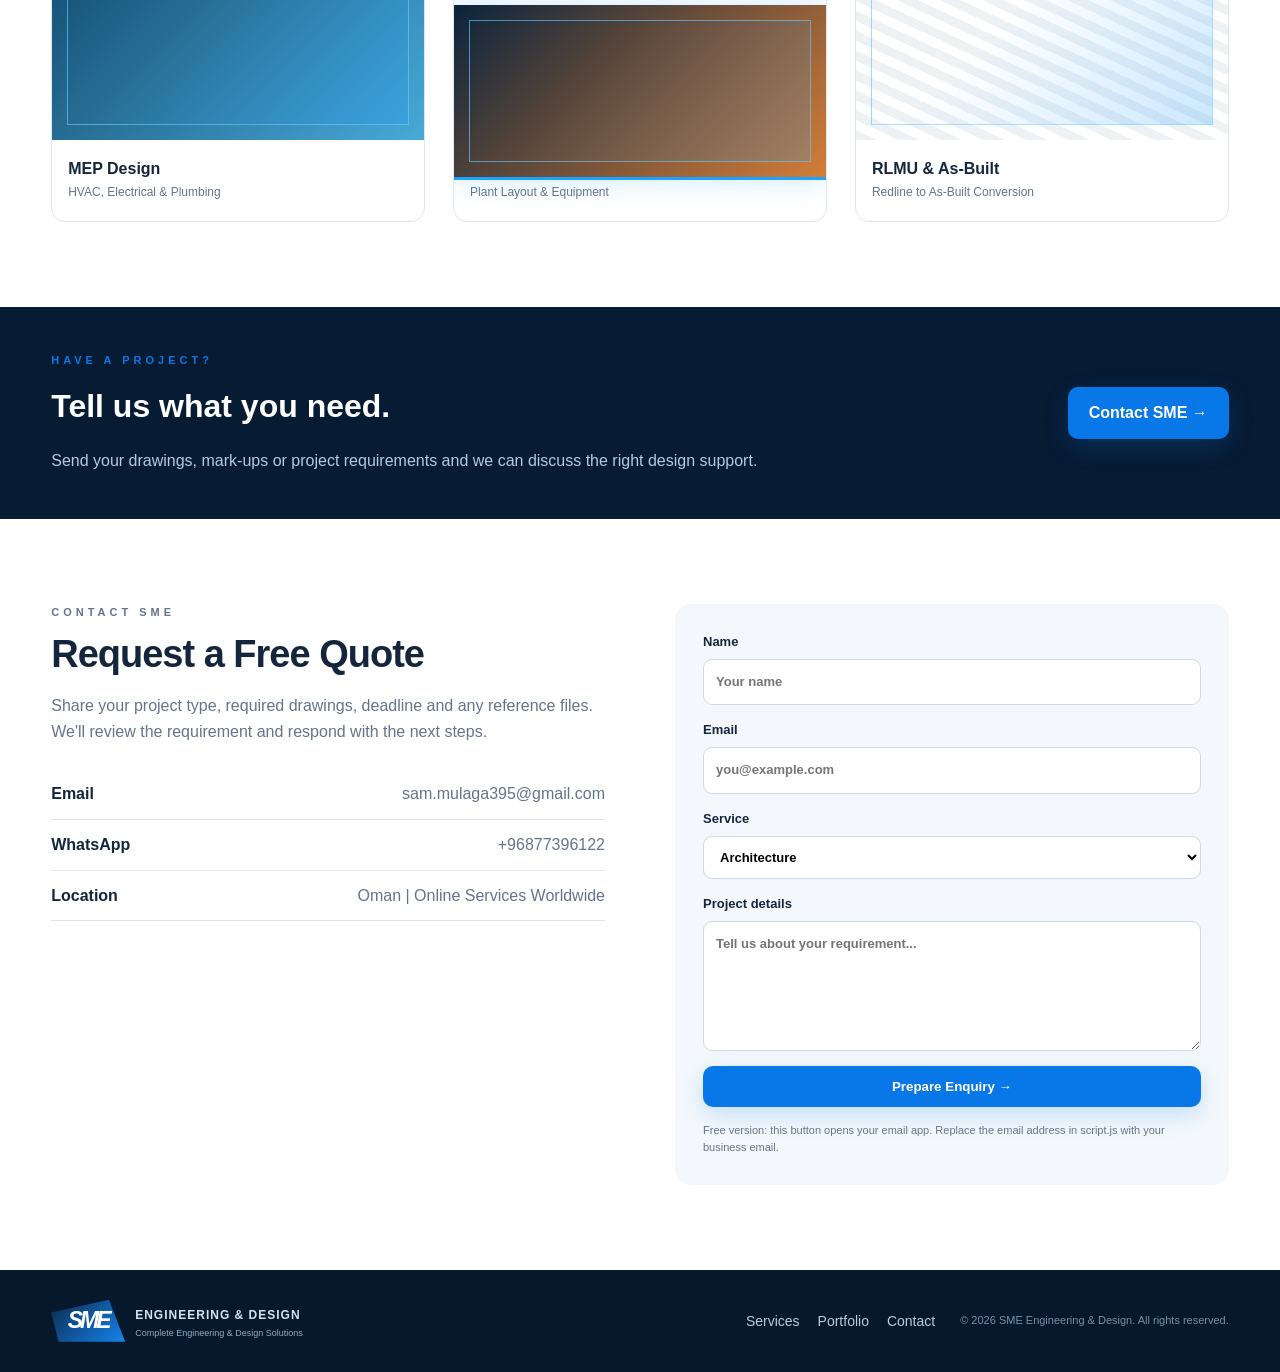
==== commit e4e477ed: "Correct typo in lead paragraph Fixed typo in the lead paragraph by removing an extra comma." ====
--- a/index.html
+++ b/index.html
@@ -33,7 +33,7 @@
     <div class="hero-copy">
       <p class="eyebrow">WELCOME TO SME ENGINEERING & DESIGN</p>
       <h1>Complete Engineering <br>&amp; Design <span>Solutions</span></h1>
-      <p class="lead">From concept to construction, we deliver accurate, practical and cost-effective engineering design solutions for residential, commercial, industrial and oil &amp; gas projects.</p>
+      <p class="lead">From concept to construction, we deliver accurate, practical and cost-effective engineering design solutions for residential, , industrial and oil &amp; gas projects.</p>
       <div class="hero-actions">
         <a class="btn" href="#services">Explore Our Services →</a>
         <a class="btn btn-outline" href="https://wa.me/96877396122">Get a Free Quote</a>
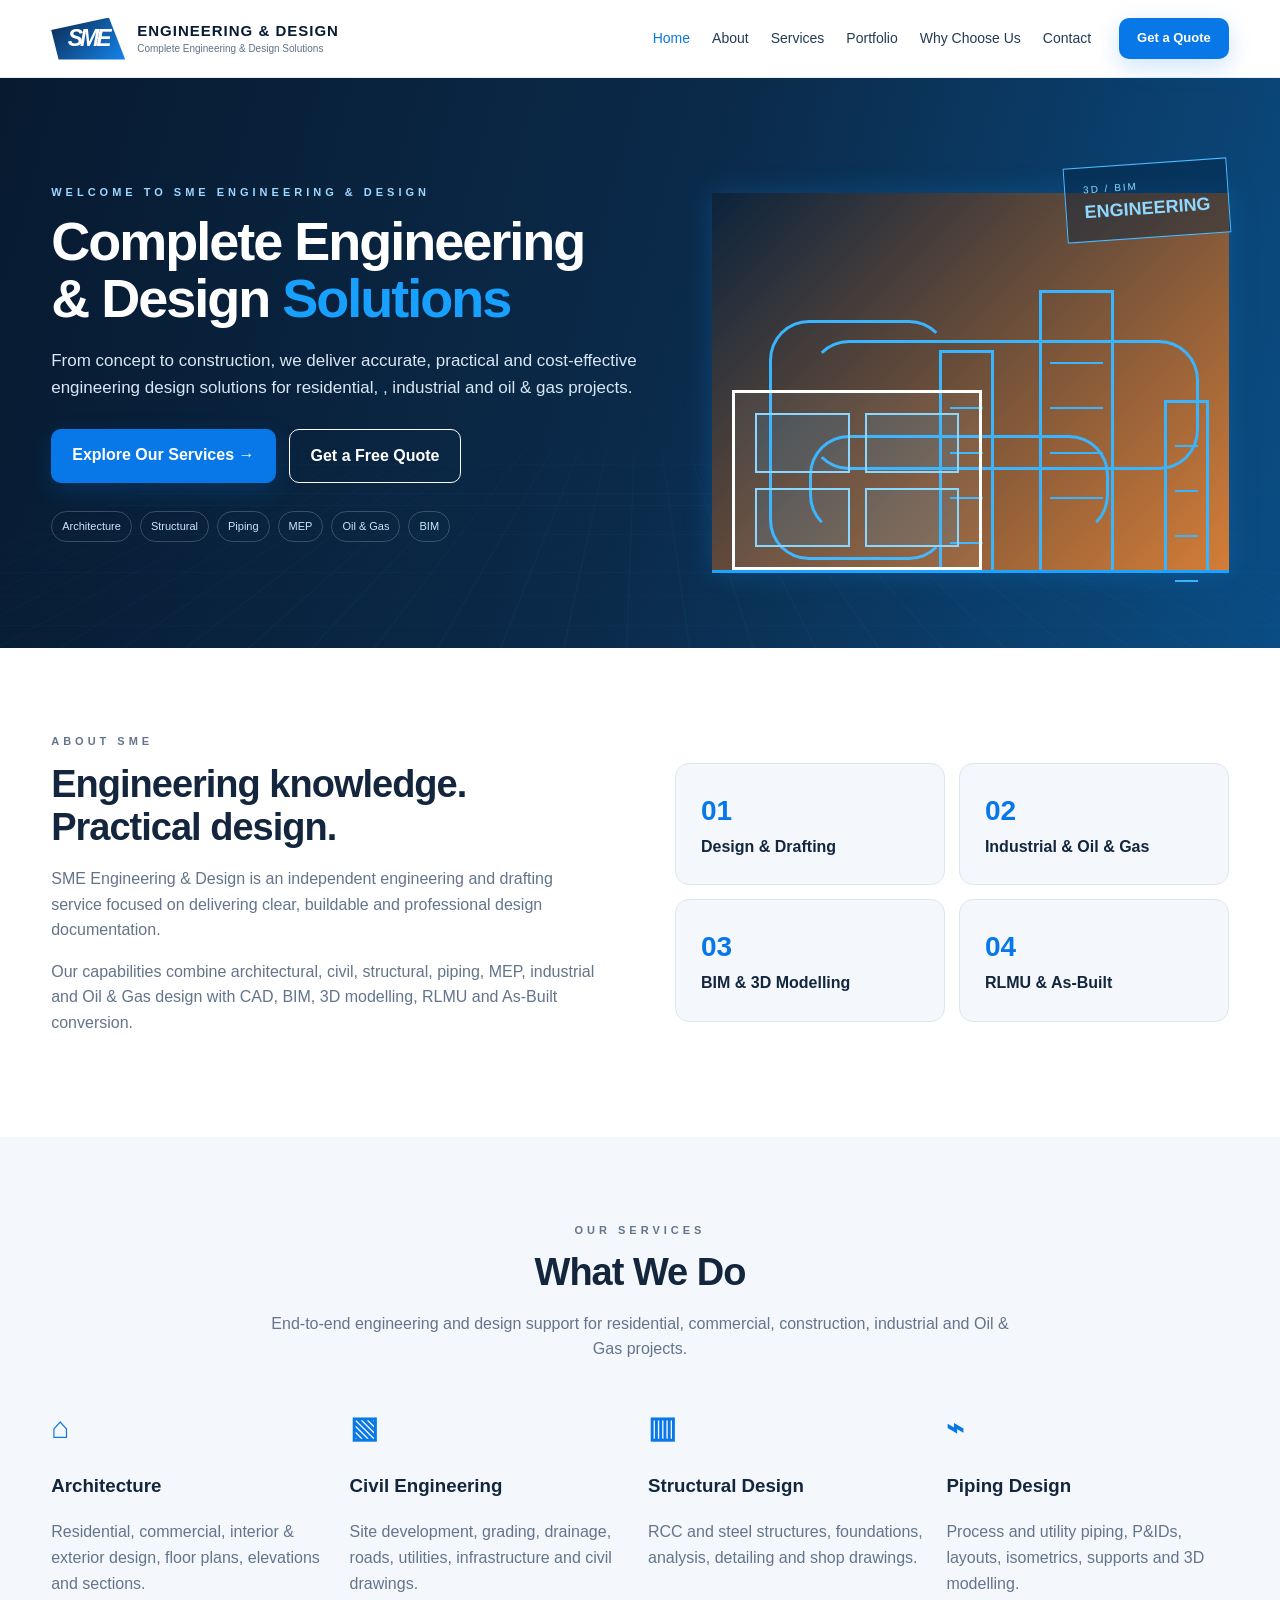
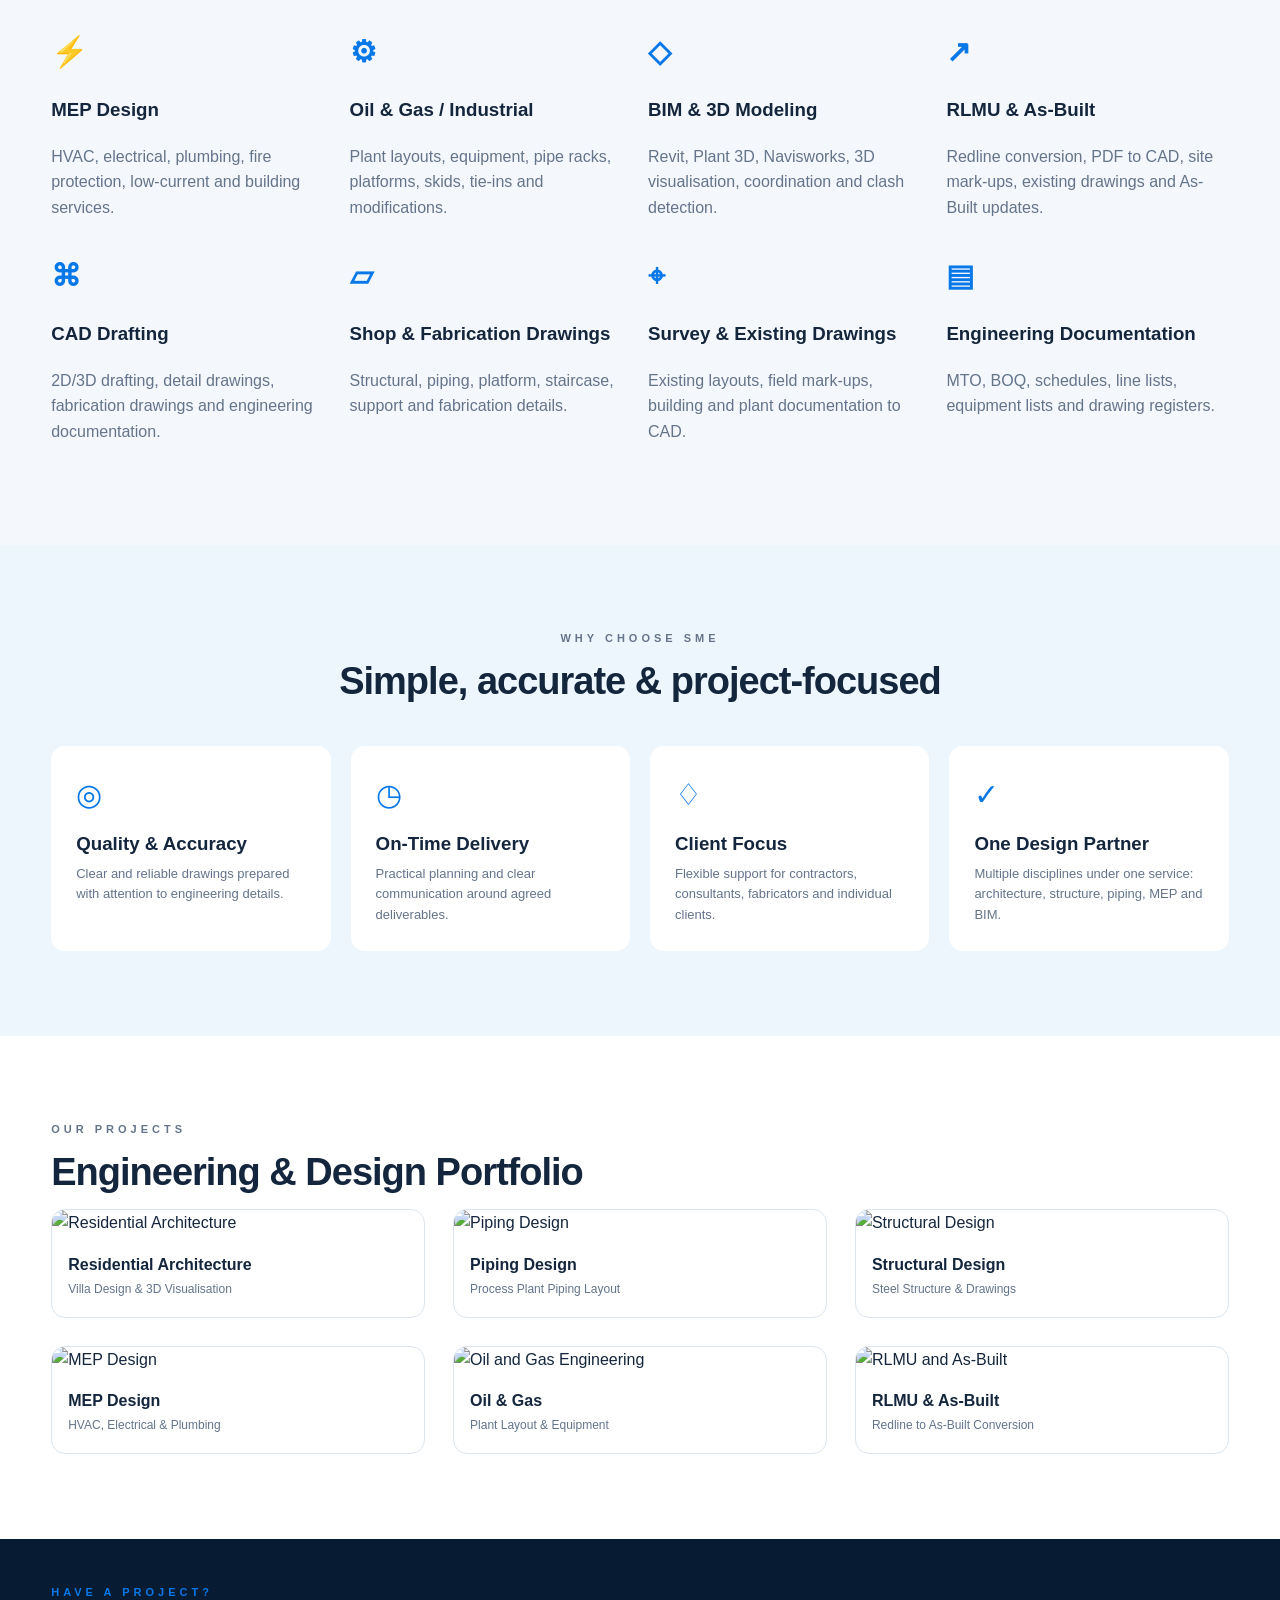
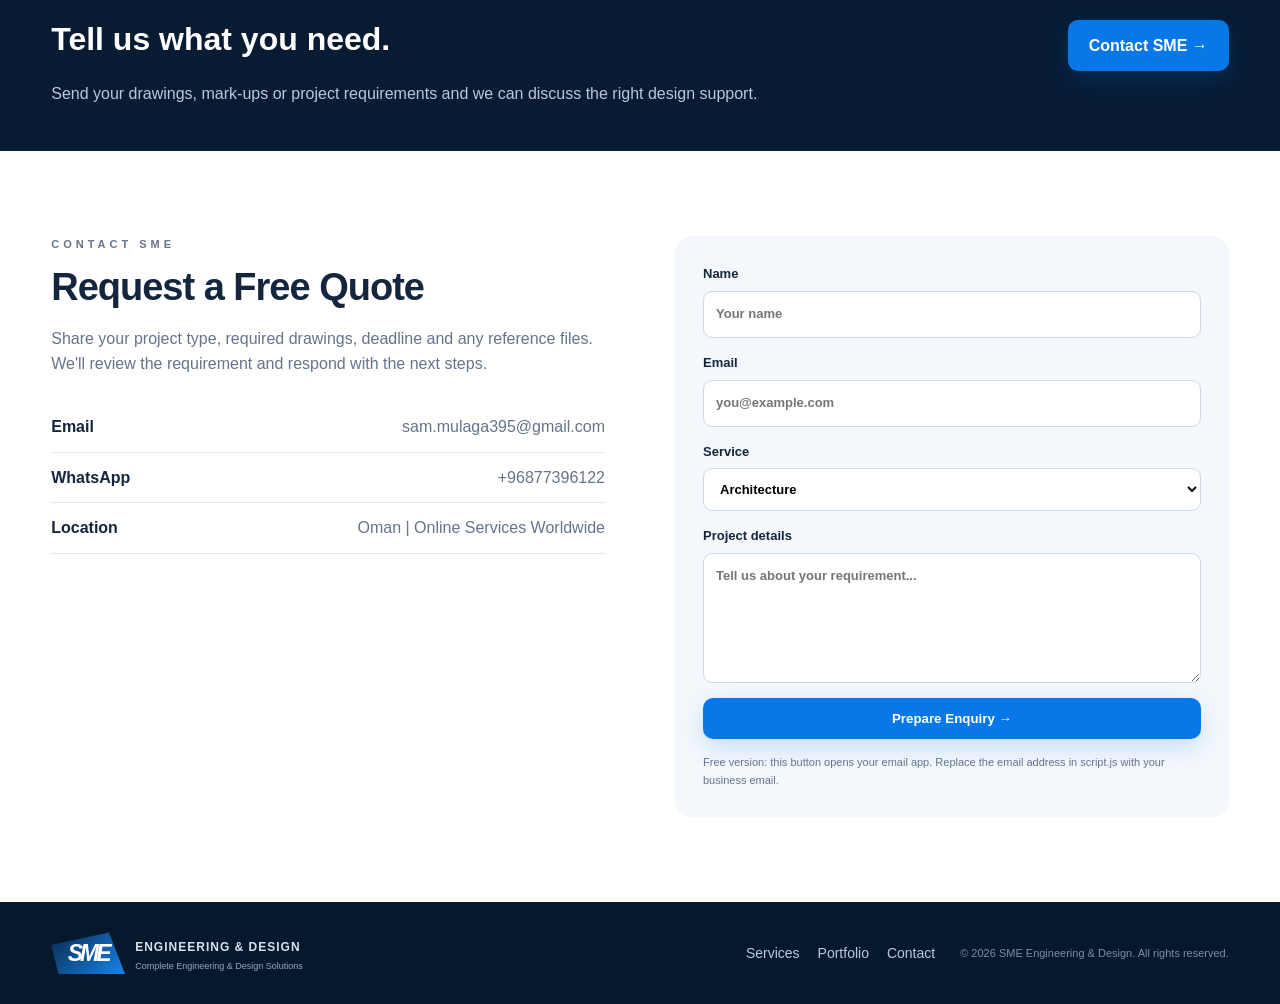
==== commit a392aff6: "Update index.html" ====
--- a/index.html
+++ b/index.html
@@ -107,44 +107,53 @@
 </section>
 <section id="portfolio" class="section portfolio">
   <div class="container">
-    <div class="section-head left">
-      <p class="eyebrow">OUR PORTFOLIO</p>
-      <h2>Featured Projects</h2>
-      <p>
-        Selected architectural, engineering and design solutions.
-      </p>
-    </div>
+    <p class="eyebrow">OUR PROJECTS</p>
+    <h2>Engineering & Design Portfolio</h2>
+
     <div class="portfolio-grid">
-      <div class="project">
-        <div class="project-art villa"></div>
+
+      <div class="project">
+        <img src="images/portfolio/01_residential_architecture.jpg"
+             alt="Residential Architecture" loading="lazy">
         <h3>Residential Architecture</h3>
         <p>Villa Design & 3D Visualisation</p>
       </div>
-      <div class="project">
-        <div class="project-art piping"></div>
+
+      <div class="project">
+        <img src="images/portfolio/04_piping_3d_model.jpg"
+             alt="Piping Design" loading="lazy">
         <h3>Piping Design</h3>
         <p>Process Plant Piping Layout</p>
       </div>
-      <div class="project">
-        <div class="project-art steel"></div>
+
+      <div class="project">
+        <img src="images/portfolio/07_structural_3d_model.jpg"
+             alt="Structural Design" loading="lazy">
         <h3>Structural Design</h3>
         <p>Steel Structure & Drawings</p>
       </div>
-      <div class="project">
-        <div class="project-art mep"></div>
+
+      <div class="project">
+        <img src="images/portfolio/10_mep_3d_bim_model.jpg"
+             alt="MEP Design" loading="lazy">
         <h3>MEP Design</h3>
         <p>HVAC, Electrical & Plumbing</p>
       </div>
-      <div class="project">
-        <div class="project-art plant"></div>
+
+      <div class="project">
+        <img src="images/portfolio/13_oil_gas_offshore_platform.jpg"
+             alt="Oil and Gas Engineering" loading="lazy">
         <h3>Oil & Gas</h3>
         <p>Plant Layout & Equipment</p>
       </div>
-      <div class="project">
-        <div class="project-art rlmu"></div>
+
+      <div class="project">
+        <img src="images/portfolio/16_rlmu_3d_model.jpg"
+             alt="RLMU and As-Built" loading="lazy">
         <h3>RLMU & As-Built</h3>
         <p>Redline to As-Built Conversion</p>
       </div>
+
     </div>
   </div>
 </section>
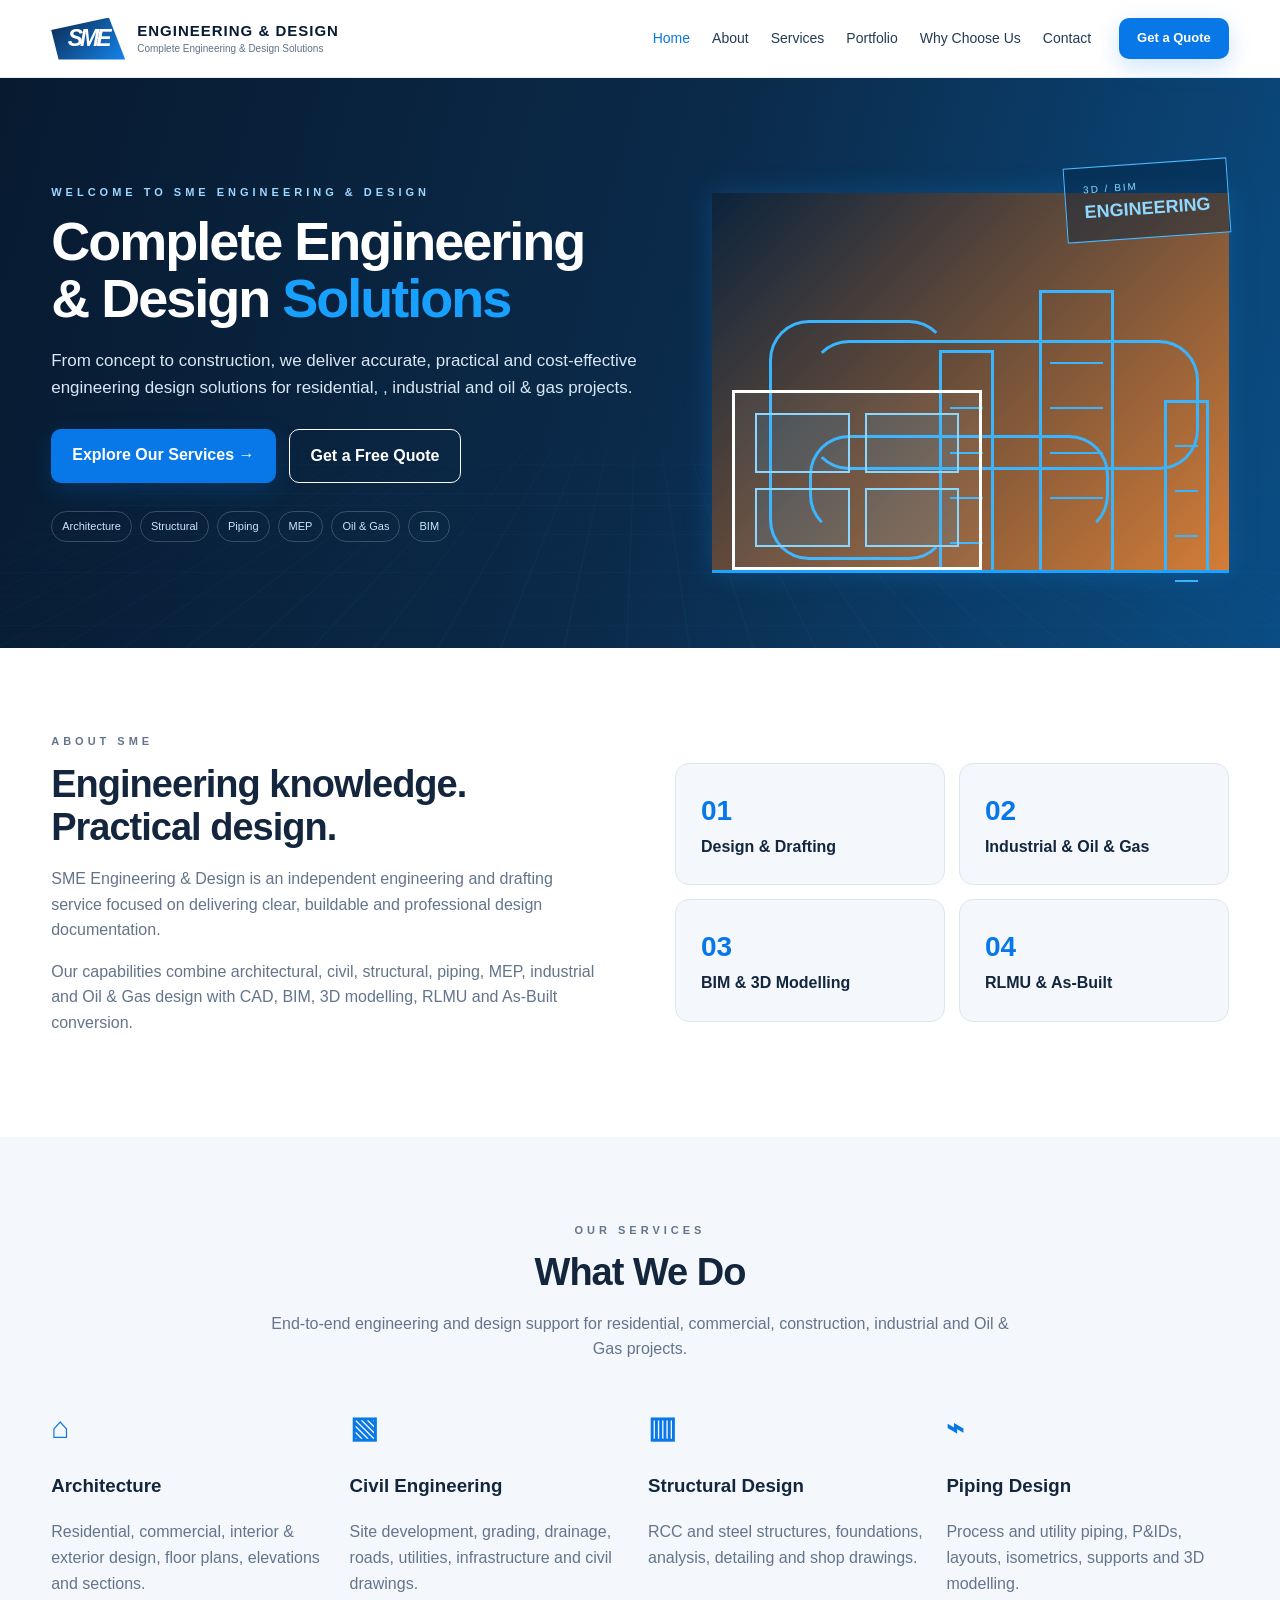
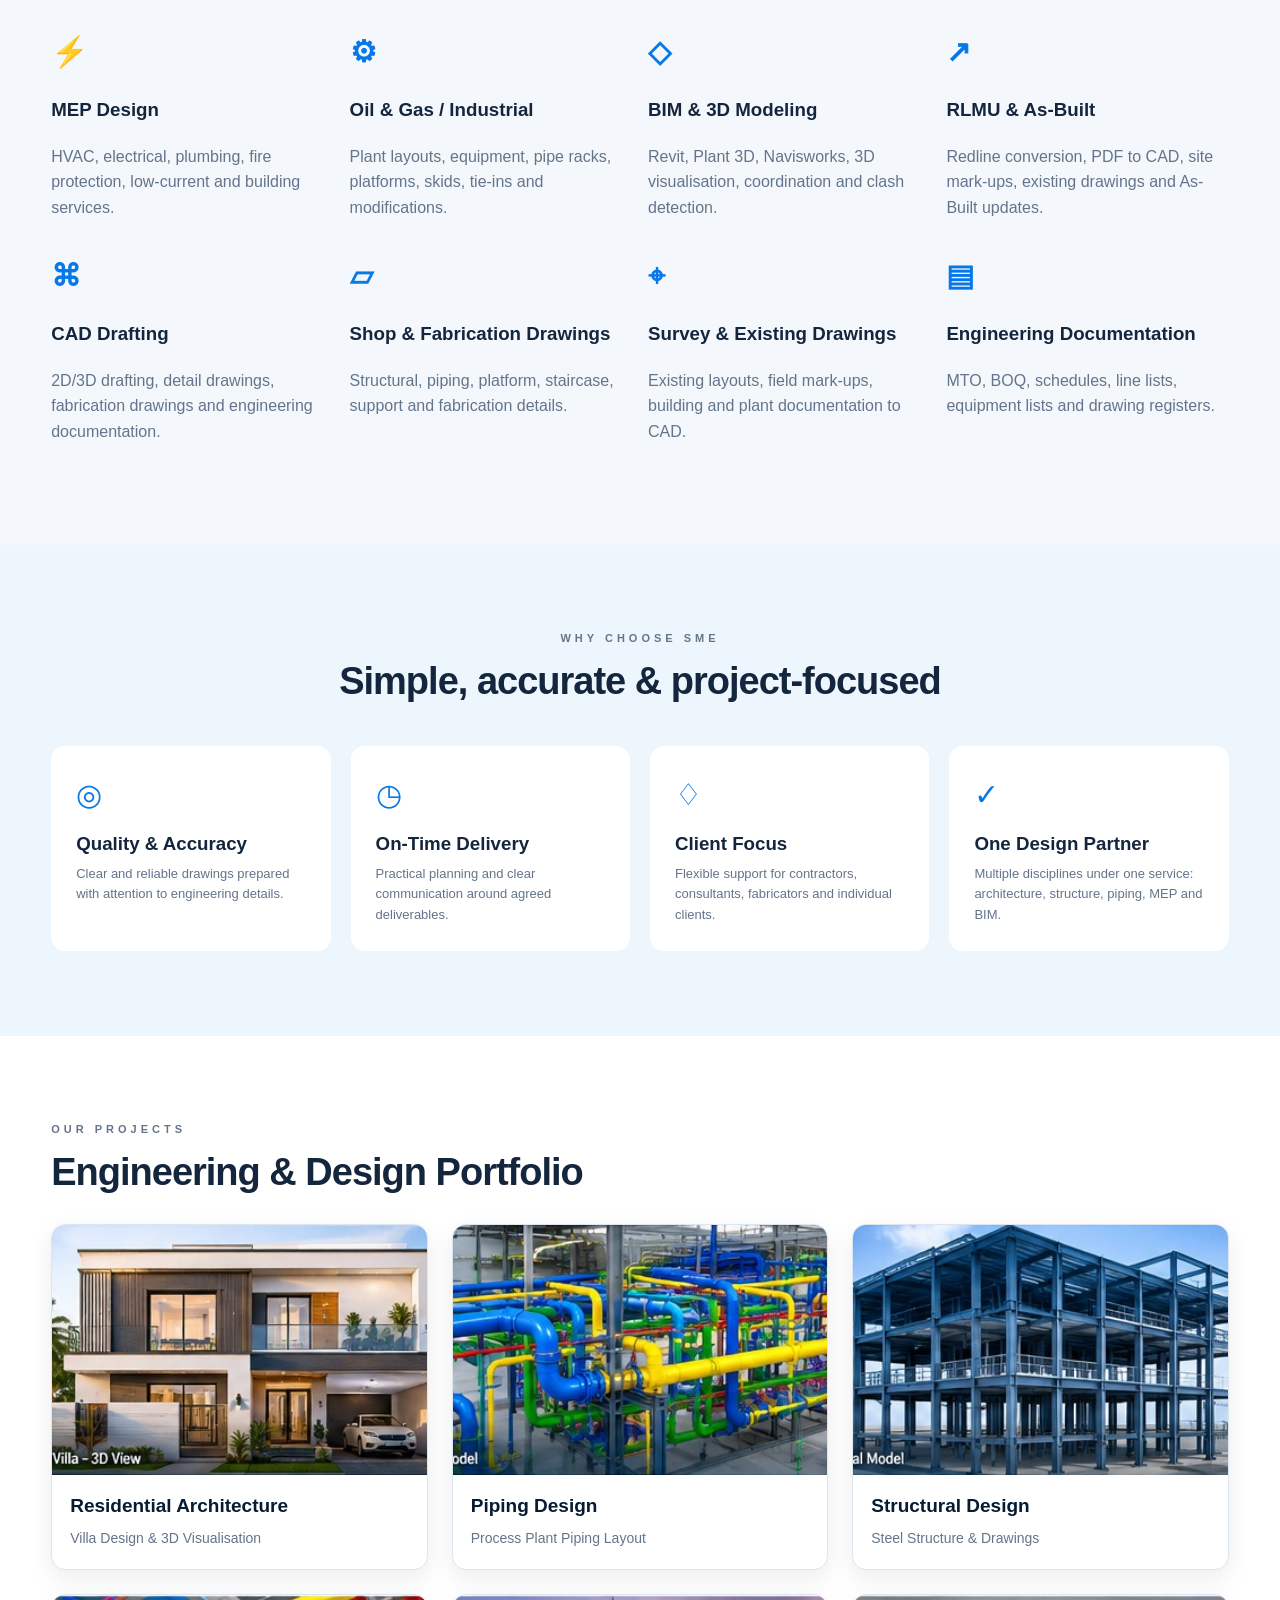
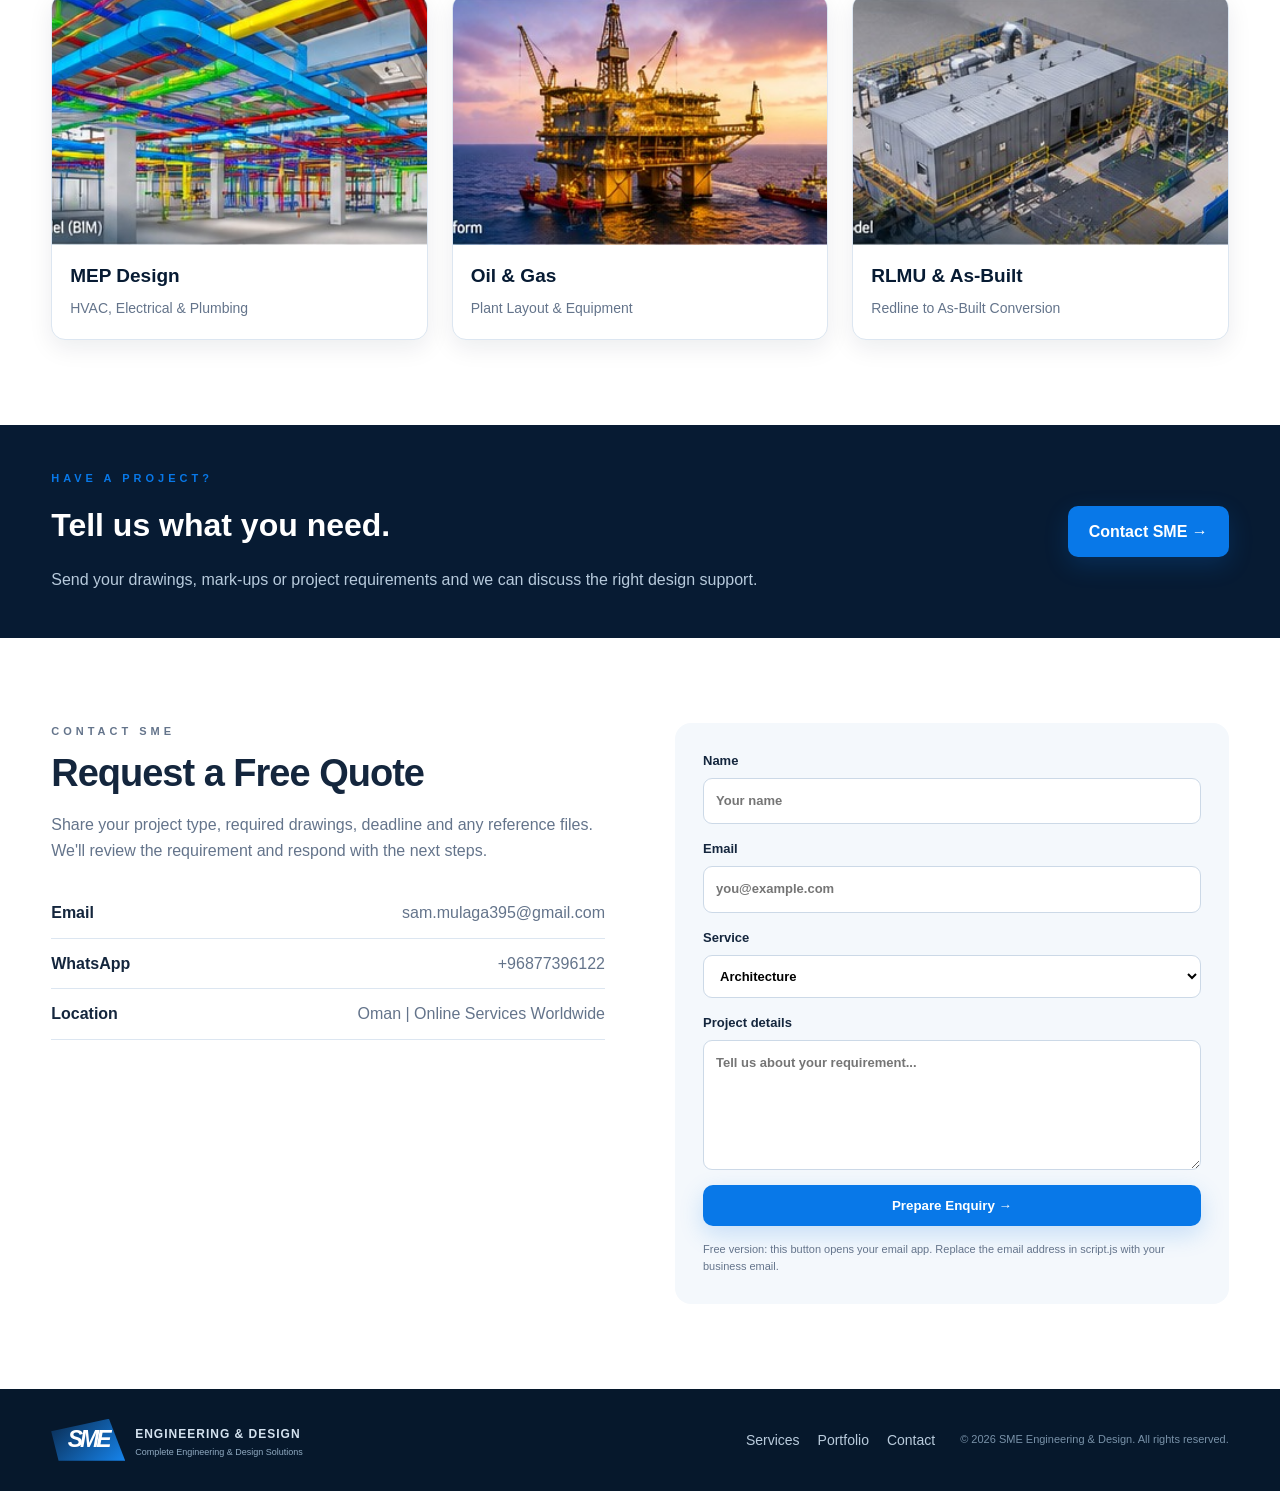
==== commit a853a482: "Update index.html" ====
--- a/index.html
+++ b/index.html
@@ -5,6 +5,7 @@
   <meta name="viewport" content="width=device-width, initial-scale=1.0">
   <meta name="description" content="SME Engineering & Design - Architecture, Civil, Structural, Piping, MEP, Oil & Gas, BIM, CAD, RLMU and As-Built services.">
   <title>SME Engineering & Design | Complete Engineering & Design Solutions</title>
+  <meta name="google-site-verification" content="lSyqzB32HlOAqiGQVl1wLj9aMrMfGitOheNrt9rDZCI" />
   <link rel="stylesheet" href="style.css">
 </head>
 <body>
--- a/style.css
+++ b/style.css
@@ -407,3 +407,81 @@
   }
 
 }
+/* =====================================================
+   SME ENGINEERING & DESIGN - PORTFOLIO FINAL CSS
+===================================================== */
+
+.portfolio-grid {
+  display: grid;
+  grid-template-columns: repeat(3, minmax(0, 1fr));
+  gap: 24px;
+  margin-top: 30px;
+}
+
+.portfolio-grid .project {
+  position: relative;
+  overflow: hidden;
+  background: #ffffff;
+  border: 1px solid #dce6f1;
+  border-radius: 14px;
+  box-shadow: 0 8px 24px rgba(7, 27, 51, 0.08);
+  transition: transform 0.35s ease, box-shadow 0.35s ease;
+}
+
+.portfolio-grid .project:hover {
+  transform: translateY(-6px);
+  box-shadow: 0 16px 34px rgba(7, 27, 51, 0.16);
+}
+
+.portfolio-grid .project img {
+  display: block;
+  width: 100%;
+  height: 250px;
+  object-fit: cover;
+  background: linear-gradient(135deg, #071b33, #0d2b4c);
+  transition: transform 0.6s ease, filter 0.4s ease;
+}
+
+.portfolio-grid .project:hover img {
+  transform: scale(1.05);
+  filter: brightness(0.85);
+}
+
+.portfolio-grid .project h3 {
+  margin: 0;
+  padding: 18px 18px 8px;
+  color: #071b33;
+  font-size: 19px;
+  line-height: 1.35;
+}
+
+.portfolio-grid .project p {
+  margin: 0;
+  padding: 0 18px 20px;
+  color: #64748b;
+  font-size: 14px;
+  line-height: 1.6;
+}
+
+/* Portfolio responsive layout */
+@media (max-width: 900px) {
+  .portfolio-grid {
+    grid-template-columns: repeat(2, minmax(0, 1fr));
+    gap: 18px;
+  }
+
+  .portfolio-grid .project img {
+    height: 220px;
+  }
+}
+
+@media (max-width: 600px) {
+  .portfolio-grid {
+    grid-template-columns: 1fr;
+    gap: 20px;
+  }
+
+  .portfolio-grid .project img {
+    height: 240px;
+  }
+}
